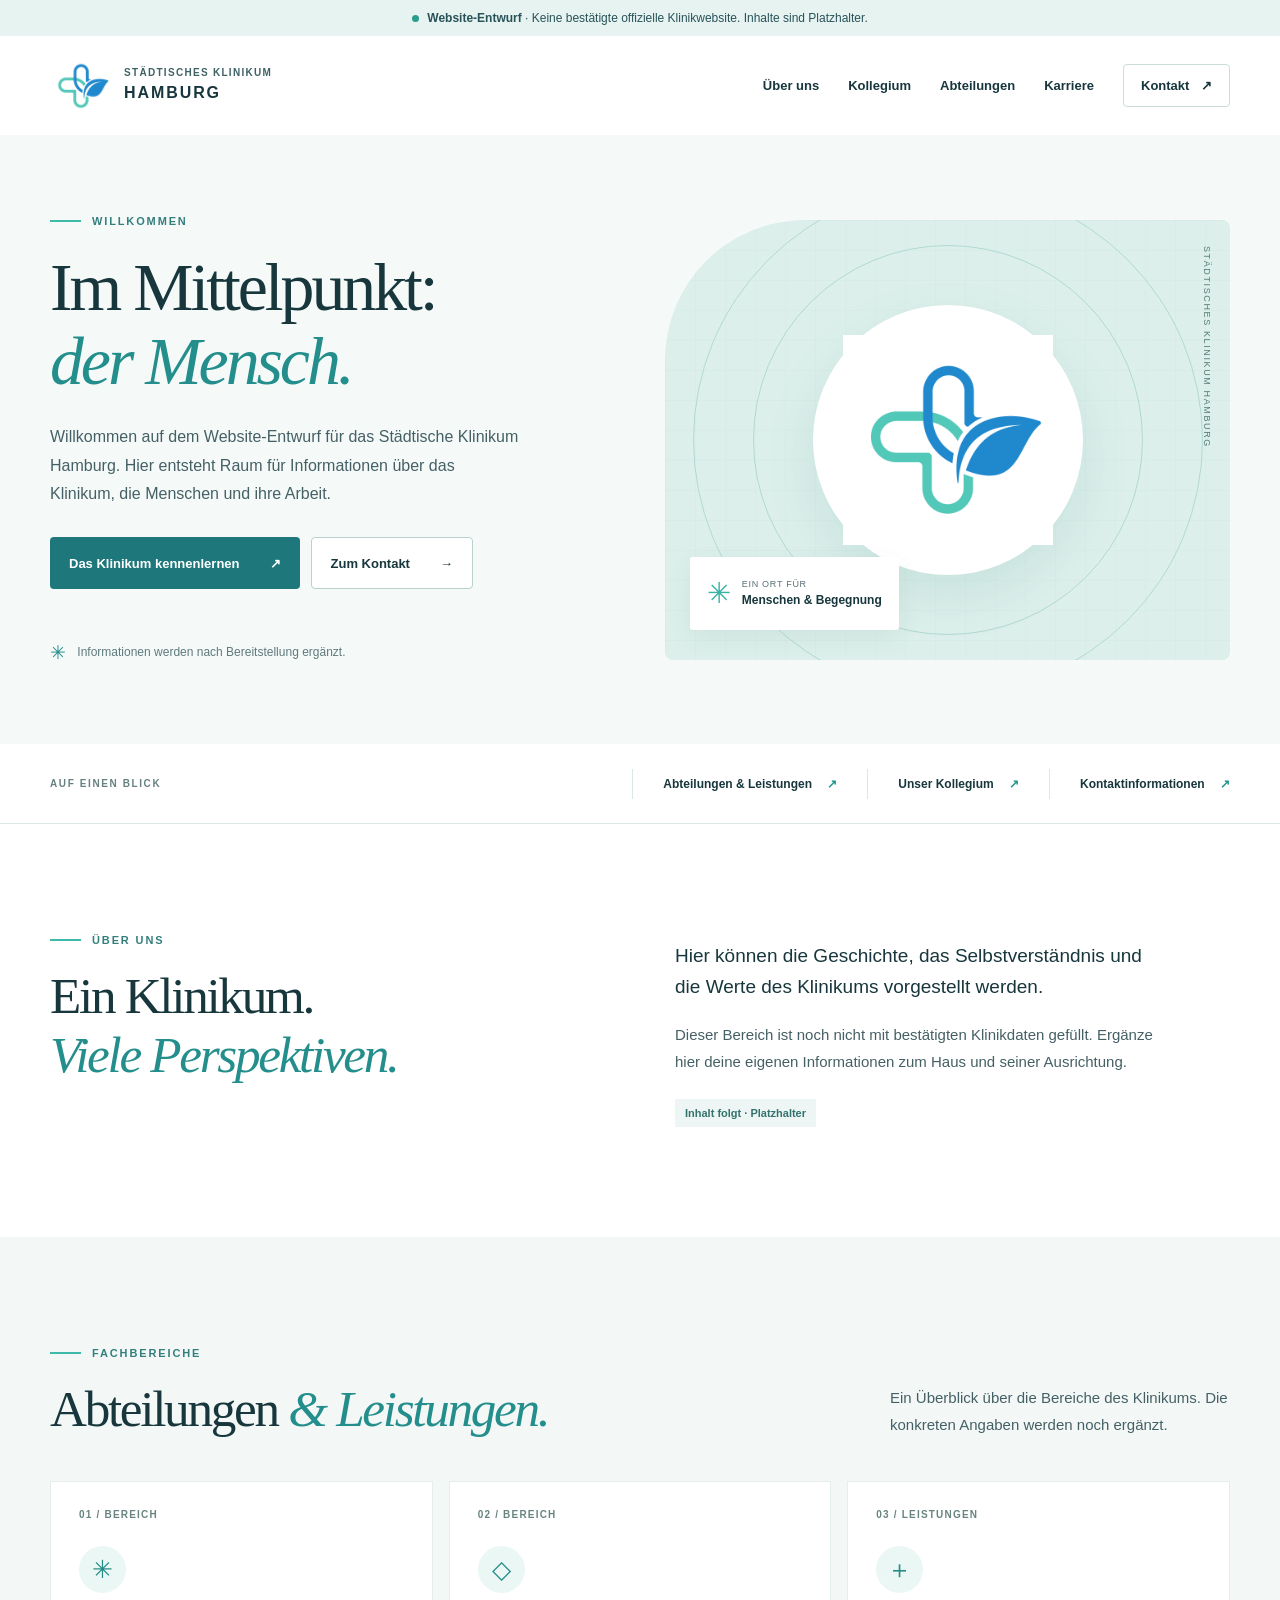
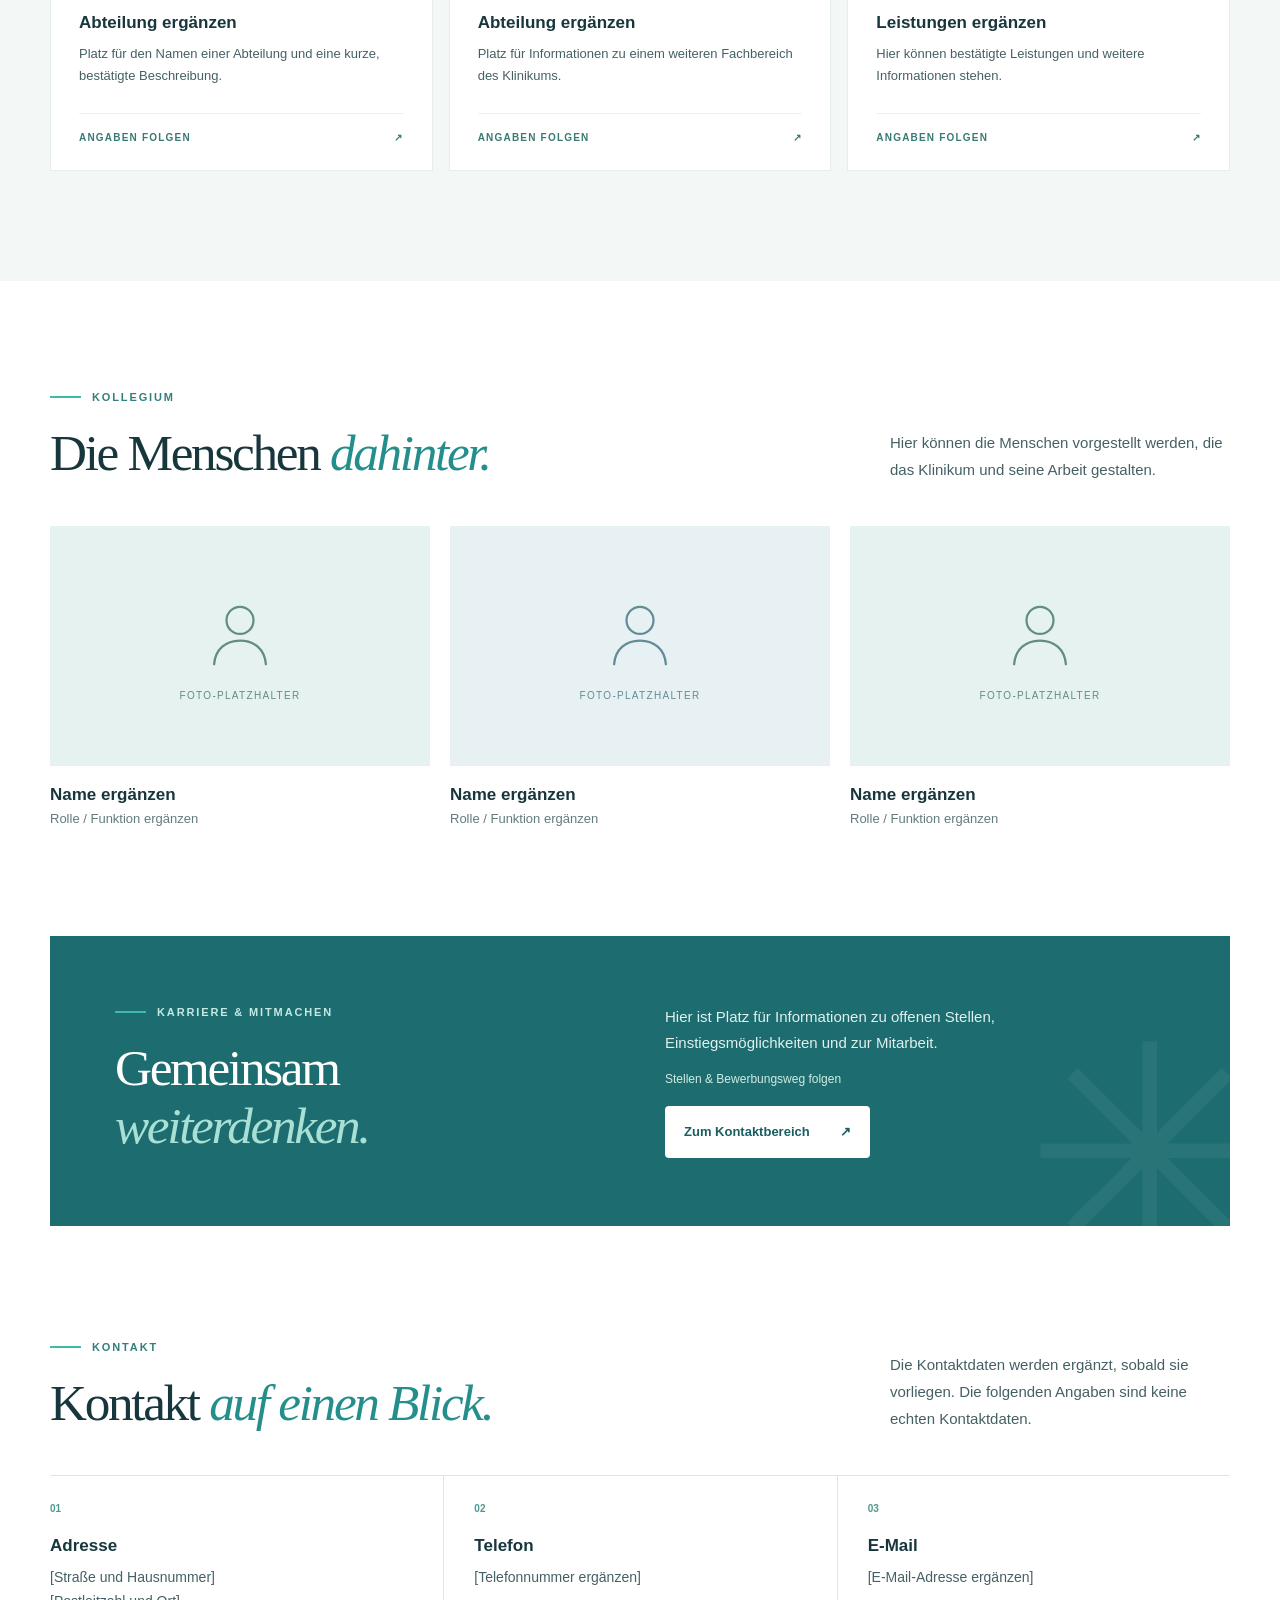
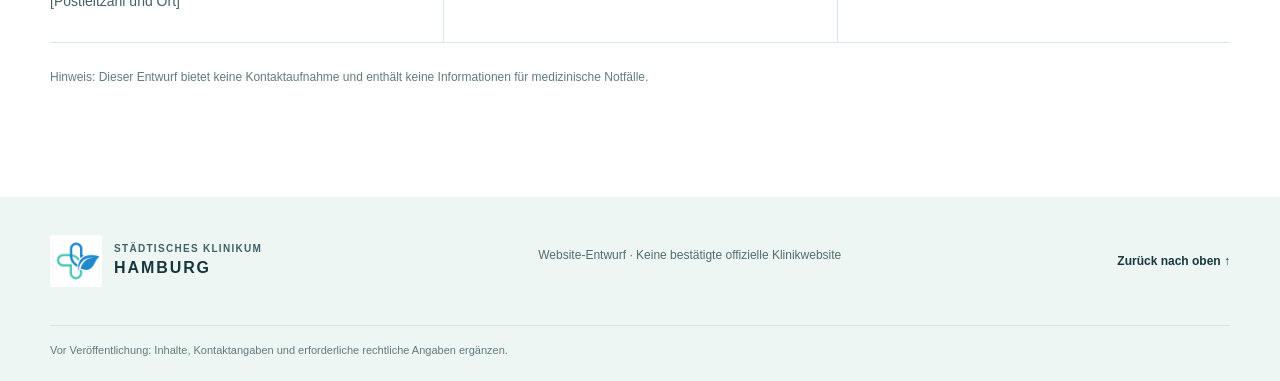
==== index.html @ 1fd9ee99 "Add files via upload" ====
<!doctype html>
<html lang="de">
<head>
  <meta charset="utf-8">
  <meta name="viewport" content="width=device-width, initial-scale=1">
  <meta name="description" content="Website-Entwurf für das Städtische Klinikum Hamburg. Inhalte und Kontaktdaten sind Platzhalter und müssen ergänzt werden.">
  <meta name="theme-color" content="#f5faf9">
  <title>Städtisches Klinikum Hamburg | Website-Entwurf</title>
  <link rel="icon" href="assets/logo.png" type="image/png">
  <link rel="stylesheet" href="style.css">
</head>
<body>
  <a class="skip-link" href="#inhalt">Zum Inhalt springen</a>
  <div class="notice"><span class="notice-dot" aria-hidden="true"></span><strong>Website-Entwurf</strong><span> · Keine bestätigte offizielle Klinikwebsite. Inhalte sind Platzhalter.</span></div>
  <header class="site-header">
    <div class="container header-inner">
      <a class="brand" href="#start" aria-label="Städtisches Klinikum Hamburg – zur Startseite">
        <img src="assets/logo.png" alt="" width="62" height="62">
        <span>STÄDTISCHES KLINIKUM<strong>HAMBURG</strong></span>
      </a>
      <nav aria-label="Hauptnavigation">
        <a href="#ueber-uns">Über uns</a><a href="#kollegium">Kollegium</a><a href="#abteilungen">Abteilungen</a><a href="#karriere">Karriere</a><a class="nav-contact" href="#kontakt">Kontakt <span aria-hidden="true">↗</span></a>
      </nav>
    </div>
  </header>
  <main id="inhalt">
    <section class="hero" id="start">
      <div class="container hero-grid">
        <div class="hero-copy">
          <div class="eyebrow"><span class="line"></span> WILLKOMMEN</div>
          <h1>Im Mittelpunkt:<br><em>der Mensch.</em></h1>
          <p>Willkommen auf dem Website-Entwurf für das Städtische Klinikum Hamburg. Hier entsteht Raum für Informationen über das Klinikum, die Menschen und ihre Arbeit.</p>
          <div class="button-row"><a class="button primary" href="#ueber-uns">Das Klinikum kennenlernen <span aria-hidden="true">↗</span></a><a class="button secondary" href="#kontakt">Zum Kontakt <span aria-hidden="true">→</span></a></div>
          <div class="hero-note"><span class="tiny-cross" aria-hidden="true">✳</span> Informationen werden nach Bereitstellung ergänzt.</div>
        </div>
        <div class="hero-art" aria-hidden="true">
          <div class="art-grid"></div><div class="art-orbit orbit-one"></div><div class="art-orbit orbit-two"></div>
          <div class="art-logo"><img src="assets/logo.png" alt="" width="300" height="300"></div>
          <div class="art-caption"><span class="caption-icon">✳</span><span>EIN ORT FÜR<br><strong>Menschen &amp; Begegnung</strong></span></div>
          <span class="art-label">STÄDTISCHES KLINIKUM HAMBURG</span>
        </div>
      </div>
    </section>
    <div class="quick-bar"><div class="container quick-inner"><span>AUF EINEN BLICK</span><a href="#abteilungen">Abteilungen &amp; Leistungen <b aria-hidden="true">↗</b></a><a href="#kollegium">Unser Kollegium <b aria-hidden="true">↗</b></a><a href="#kontakt">Kontaktinformationen <b aria-hidden="true">↗</b></a></div></div>

    <section class="section about" id="ueber-uns"><div class="container two-col">
      <div><div class="eyebrow"><span class="line"></span> ÜBER UNS</div><h2>Ein Klinikum.<br><em>Viele Perspektiven.</em></h2></div>
      <div class="about-text"><p class="lead">Hier können die Geschichte, das Selbstverständnis und die Werte des Klinikums vorgestellt werden.</p><p>Dieser Bereich ist noch nicht mit bestätigten Klinikdaten gefüllt. Ergänze hier deine eigenen Informationen zum Haus und seiner Ausrichtung.</p><div class="placeholder-tag">Inhalt folgt · Platzhalter</div></div>
    </div></section>

    <section class="section departments" id="abteilungen"><div class="container">
      <div class="section-top"><div><div class="eyebrow"><span class="line"></span> FACHBEREICHE</div><h2>Abteilungen <em>&amp; Leistungen.</em></h2></div><p>Ein Überblick über die Bereiche des Klinikums. Die konkreten Angaben werden noch ergänzt.</p></div>
      <div class="card-grid">
        <article class="service-card"><span class="card-num">01 / BEREICH</span><div class="card-icon" aria-hidden="true">✳</div><h3>Abteilung ergänzen</h3><p>Platz für den Namen einer Abteilung und eine kurze, bestätigte Beschreibung.</p><span class="card-foot">ANGABEN FOLGEN <span aria-hidden="true">↗</span></span></article>
        <article class="service-card"><span class="card-num">02 / BEREICH</span><div class="card-icon" aria-hidden="true">◇</div><h3>Abteilung ergänzen</h3><p>Platz für Informationen zu einem weiteren Fachbereich des Klinikums.</p><span class="card-foot">ANGABEN FOLGEN <span aria-hidden="true">↗</span></span></article>
        <article class="service-card"><span class="card-num">03 / LEISTUNGEN</span><div class="card-icon" aria-hidden="true">＋</div><h3>Leistungen ergänzen</h3><p>Hier können bestätigte Leistungen und weitere Informationen stehen.</p><span class="card-foot">ANGABEN FOLGEN <span aria-hidden="true">↗</span></span></article>
      </div>
    </div></section>

    <section class="section team" id="kollegium"><div class="container">
      <div class="section-top"><div><div class="eyebrow"><span class="line"></span> KOLLEGIUM</div><h2>Die Menschen <em>dahinter.</em></h2></div><p>Hier können die Menschen vorgestellt werden, die das Klinikum und seine Arbeit gestalten.</p></div>
      <div class="team-grid">
        <article class="person"><div class="photo-placeholder"><span class="avatar" aria-hidden="true"><svg viewBox="0 0 80 80" fill="none"><circle cx="40" cy="27" r="12" stroke="currentColor" stroke-width="2"/><path d="M17 66c1-13 10-21 23-21s22 8 23 21" stroke="currentColor" stroke-width="2" stroke-linecap="round"/></svg></span><span>FOTO-PLATZHALTER</span></div><h3>Name ergänzen</h3><p>Rolle / Funktion ergänzen</p></article>
        <article class="person"><div class="photo-placeholder alt"><span class="avatar" aria-hidden="true"><svg viewBox="0 0 80 80" fill="none"><circle cx="40" cy="27" r="12" stroke="currentColor" stroke-width="2"/><path d="M17 66c1-13 10-21 23-21s22 8 23 21" stroke="currentColor" stroke-width="2" stroke-linecap="round"/></svg></span><span>FOTO-PLATZHALTER</span></div><h3>Name ergänzen</h3><p>Rolle / Funktion ergänzen</p></article>
        <article class="person"><div class="photo-placeholder"><span class="avatar" aria-hidden="true"><svg viewBox="0 0 80 80" fill="none"><circle cx="40" cy="27" r="12" stroke="currentColor" stroke-width="2"/><path d="M17 66c1-13 10-21 23-21s22 8 23 21" stroke="currentColor" stroke-width="2" stroke-linecap="round"/></svg></span><span>FOTO-PLATZHALTER</span></div><h3>Name ergänzen</h3><p>Rolle / Funktion ergänzen</p></article>
      </div>
    </div></section>

    <section class="career-wrap" id="karriere"><div class="container"><div class="career"><div><div class="eyebrow light"><span class="line"></span> KARRIERE &amp; MITMACHEN</div><h2>Gemeinsam<br><em>weiterdenken.</em></h2></div><div class="career-copy"><p>Hier ist Platz für Informationen zu offenen Stellen, Einstiegsmöglichkeiten und zur Mitarbeit.</p><span class="career-placeholder">Stellen &amp; Bewerbungsweg folgen</span><a class="button white" href="#kontakt">Zum Kontaktbereich <span aria-hidden="true">↗</span></a></div><div class="career-decoration" aria-hidden="true">✳</div></div></div></section>

    <section class="section contact" id="kontakt"><div class="container"><div class="section-top"><div><div class="eyebrow"><span class="line"></span> KONTAKT</div><h2>Kontakt <em>auf einen Blick.</em></h2></div><p>Die Kontaktdaten werden ergänzt, sobald sie vorliegen. Die folgenden Angaben sind keine echten Kontaktdaten.</p></div>
      <div class="contact-grid"><div><span class="contact-number">01</span><h3>Adresse</h3><p>[Straße und Hausnummer]<br>[Postleitzahl und Ort]</p></div><div><span class="contact-number">02</span><h3>Telefon</h3><p>[Telefonnummer ergänzen]</p></div><div><span class="contact-number">03</span><h3>E-Mail</h3><p>[E-Mail-Adresse ergänzen]</p></div></div>
      <p class="contact-note">Hinweis: Dieser Entwurf bietet keine Kontaktaufnahme und enthält keine Informationen für medizinische Notfälle.</p>
    </div></section>
  </main>
  <footer><div class="container footer-inner"><a class="brand footer-brand" href="#start"><img src="assets/logo.png" alt="" width="52" height="52"><span>STÄDTISCHES KLINIKUM<strong>HAMBURG</strong></span></a><p>Website-Entwurf · Keine bestätigte offizielle Klinikwebsite</p><a class="top-link" href="#start">Zurück nach oben ↑</a></div><div class="container footer-bottom">Vor Veröffentlichung: Inhalte, Kontaktangaben und erforderliche rechtliche Angaben ergänzen.</div></footer>
</body>
</html>
---- style.css ----
:root{--ink:#17373d;--body:#456065;--blue:#167bb7;--mint:#51c3b3;--light:#f1f8f7;--line:#d9e8e5}*{box-sizing:border-box}html{scroll-behavior:smooth;scroll-padding-top:25px}body{margin:0;background:white;color:var(--ink);font-family:Arial,Helvetica,sans-serif;-webkit-font-smoothing:antialiased}a{color:inherit}a:focus-visible{outline:3px solid #eea829;outline-offset:4px}.container{width:min(1180px,calc(100% - 64px));margin:auto}.skip-link{position:absolute;top:-100px;left:10px;z-index:20;background:#fff;padding:12px}.skip-link:focus{top:10px}.notice{padding:9px 20px;background:#e6f3f1;text-align:center;font-size:12px;color:#285258;line-height:1.5}.notice-dot{display:inline-block;background:#299e8e;width:7px;height:7px;border-radius:50%;margin-right:8px}.site-header{background:#fff}.header-inner{min-height:99px;display:flex;align-items:center;justify-content:space-between;gap:24px}.brand{text-decoration:none;display:inline-flex;align-items:center;gap:12px;flex-shrink:0}.brand img{object-fit:contain}.brand>span{font-size:10px;letter-spacing:.13em;font-weight:700;line-height:1.55;color:#3e6166}.brand strong{display:block;color:#17373d;font-size:16px;letter-spacing:.12em}nav{display:flex;align-items:center;gap:29px}nav a{font-size:13px;font-weight:700;text-decoration:none}nav a:hover{color:var(--blue)}.nav-contact{padding:13px 17px;border:1px solid #cbdedc;border-radius:4px}.nav-contact span{margin-left:8px}.hero{background:#f5faf9;overflow:hidden}.hero-grid{min-height:566px;display:grid;grid-template-columns:1fr 1fr;align-items:center;gap:50px}.hero-copy{padding:80px 0}.eyebrow{font-size:11px;letter-spacing:.17em;font-weight:700;color:#337f7c;display:flex;align-items:center;gap:11px}.line{display:block;width:31px;height:2px;background:#3eb9aa}h1,h2,h3,p{margin-top:0}h1,h2{font-family:Georgia,'Times New Roman',serif;letter-spacing:-.045em;font-weight:400}h1{font-size:clamp(49px,5.3vw,72px);line-height:1.09;margin:24px 0}h1 em,h2 em{font-weight:400;color:#238e8b}h1 em,h2 em{font-style:italic}.hero-copy>p{max-width:470px;color:var(--body);font-size:16px;line-height:1.8;margin-bottom:28px}.button-row{display:flex;flex-wrap:wrap;gap:11px}.button{display:inline-flex;align-items:center;justify-content:center;gap:30px;min-height:52px;padding:0 19px;border-radius:4px;font-size:13px;font-weight:700;text-decoration:none;transition:transform .2s,background .2s}.button:hover{transform:translateY(-2px)}.primary{color:white;background:#1d777b}.primary:hover{background:#145b5f}.secondary{border:1px solid #b8d1cf;background:white}.hero-note{margin-top:52px;color:#5f797c;font-size:12px}.tiny-cross{color:#218c89;font-size:19px;vertical-align:middle;margin-right:8px}.hero-art{height:440px;position:relative;background:#dcefeb;border-radius:140px 8px 8px 8px;overflow:hidden;display:flex;align-items:center;justify-content:center}.art-grid{position:absolute;inset:0;background-image:linear-gradient(#b7dcd61f 1px,transparent 1px),linear-gradient(90deg,#b7dcd61f 1px,transparent 1px);background-size:30px 30px}.art-orbit{position:absolute;border:1px solid #b1d9d2;border-radius:50%;width:390px;height:390px}.orbit-two{width:510px;height:510px}.art-logo{width:270px;height:270px;border-radius:50%;background:#fff;display:grid;place-items:center;box-shadow:0 20px 50px #438f8220;z-index:1}.art-logo img{width:210px;height:210px;object-fit:contain}.art-caption{position:absolute;z-index:2;bottom:30px;left:25px;display:flex;align-items:center;gap:10px;background:#fff;padding:13px 17px;border-radius:3px;color:#587174;font-size:9px;letter-spacing:.08em;line-height:1.6;box-shadow:0 8px 25px #305e5313}.art-caption strong{font-size:12px;letter-spacing:0;color:var(--ink)}.caption-icon{font-size:29px;color:#3cb2a5}.art-label{position:absolute;right:18px;top:26px;writing-mode:vertical-rl;letter-spacing:.18em;font-size:9px;color:#557b76}.quick-bar{border-bottom:1px solid var(--line);background:#fff}.quick-inner{min-height:79px;display:flex;align-items:center;gap:0}.quick-inner>span{font-size:10px;letter-spacing:.16em;color:#66817f;font-weight:700;margin-right:auto}.quick-inner>a{font-size:12px;font-weight:700;text-decoration:none;padding:8px 30px;border-left:1px solid var(--line)}.quick-inner>a:last-child{padding-right:0}.quick-inner b{color:#22998e;margin-left:12px}.section{padding:110px 0}.two-col{display:grid;grid-template-columns:1fr 1fr;gap:70px}.section h2,.career h2{font-size:clamp(38px,4vw,53px);line-height:1.14;margin:21px 0 0}.about-text{max-width:490px;padding-top:7px}.about-text p,.section-top>p{color:var(--body);font-size:15px;line-height:1.8}.about-text .lead{font-size:19px;color:var(--ink);line-height:1.6}.placeholder-tag{display:inline-block;margin-top:9px;padding:8px 10px;background:#edf6f4;color:#34726d;font-size:11px;font-weight:700}.departments{background:#f3f8f7}.section-top{display:flex;justify-content:space-between;align-items:end;gap:30px;margin-bottom:43px}.section-top>p{max-width:340px;margin:0}.card-grid{display:grid;grid-template-columns:repeat(3,1fr);gap:16px}.service-card{background:white;min-height:290px;padding:27px 28px;display:flex;flex-direction:column;border:1px solid #e5eeec}.card-num,.card-foot{font-size:10px;letter-spacing:.12em;font-weight:700;color:#678481}.card-icon{width:47px;height:47px;display:grid;place-items:center;border-radius:50%;background:#eaf7f4;color:#248d87;font-size:25px;margin:26px 0 20px}.service-card h3,.person h3,.contact h3{font-size:17px;margin-bottom:10px}.service-card p{font-size:13px;color:var(--body);line-height:1.65}.card-foot{margin-top:auto;padding-top:18px;border-top:1px solid #edf2f1;color:#397a74;display:flex;justify-content:space-between}.team-grid{display:grid;grid-template-columns:repeat(3,1fr);gap:20px}.photo-placeholder{height:240px;background:#e6f2ef;display:flex;flex-direction:column;justify-content:center;align-items:center;gap:10px;color:#628c84;font-size:10px;letter-spacing:.13em}.photo-placeholder.alt{background:#e7f0f3;color:#638c96}.avatar{width:90px;height:90px}.avatar svg{width:100%;height:100%}.person h3{margin:19px 0 6px}.person p{margin:0;color:#637b7d;font-size:13px}.career-wrap{padding:0 0 5px}.career{position:relative;overflow:hidden;background:#1d6d70;color:white;min-height:290px;padding:60px 65px;display:grid;grid-template-columns:1fr 1fr;gap:50px;align-items:center}.eyebrow.light{color:#c4e9e2}.career h2 em{color:#a8e0d5}.career-copy{max-width:390px;z-index:1}.career-copy p{line-height:1.75;color:#e0f1ee;font-size:15px}.career-placeholder{display:block;font-size:12px;color:#d1ebe5;margin-bottom:20px}.white{background:white;color:#195f61}.career-decoration{position:absolute;right:-45px;bottom:-105px;color:#ffffff0d;font-size:300px}.contact-grid{display:grid;grid-template-columns:repeat(3,1fr);border-top:1px solid var(--line);border-bottom:1px solid var(--line)}.contact-grid>div{padding:27px 25px 28px 0}.contact-grid>div+div{border-left:1px solid var(--line);padding-left:30px}.contact-number{display:block;font-size:10px;font-weight:700;color:#4d9990;margin-bottom:22px}.contact-grid p{color:var(--body);font-size:14px;line-height:1.7;margin:0}.contact-note{margin:25px 0 0;font-size:12px;line-height:1.6;color:#627c7b}footer{background:#eef6f4}.footer-inner{display:flex;align-items:center;justify-content:space-between;gap:25px;padding:38px 0}.footer-brand img{border-radius:3px}.footer-inner p{font-size:12px;color:#516e6b}.top-link{font-size:12px;font-weight:700;text-decoration:none}.footer-bottom{font-size:11px;color:#617b78;padding:16px 0 23px;border-top:1px solid #d6e6e2;line-height:1.5}@media(max-width:900px){.header-inner{padding:15px 0;flex-wrap:wrap}.header-inner nav{width:100%;gap:20px;overflow-x:auto;padding-bottom:4px}.header-inner nav a{white-space:nowrap}.hero-grid{gap:25px}.hero-art{height:380px}.art-logo{width:220px;height:220px}.art-logo img{width:180px;height:180px}.quick-inner>a{padding:8px 14px}.section{padding:80px 0}.career{padding:50px 40px}}@media(max-width:640px){.container{width:calc(100% - 40px)}.notice{font-size:11px}.header-inner{gap:14px}.brand img{width:48px;height:48px}.brand strong{font-size:14px}nav{gap:18px!important}nav a{font-size:12px}.nav-contact{padding:9px 12px}.hero-grid{display:flex;flex-direction:column;align-items:stretch;gap:0}.hero-copy{padding:57px 0 30px}.hero-copy>p{font-size:15px}.hero-note{margin-top:30px}.hero-art{height:280px;margin-bottom:30px;border-radius:80px 5px 5px 5px}.art-logo{width:180px;height:180px}.art-logo img{width:145px;height:145px}.art-orbit{width:290px;height:290px}.orbit-two{width:400px;height:400px}.art-caption{bottom:15px;left:15px}.quick-inner{align-items:stretch;flex-direction:column;padding:24px 0;gap:0}.quick-inner>span{margin-bottom:10px}.quick-inner>a,.quick-inner>a:last-child{padding:12px 0;border-left:0;border-bottom:1px solid var(--line);display:flex;justify-content:space-between}.quick-inner>a:last-child{border-bottom:0}.section{padding:70px 0}.two-col{grid-template-columns:1fr;gap:25px}.section-top{align-items:start;flex-direction:column;gap:16px;margin-bottom:30px}.card-grid,.team-grid{grid-template-columns:1fr}.service-card{min-height:250px}.photo-placeholder{height:210px}.person{margin-bottom:12px}.career{grid-template-columns:1fr;gap:25px;padding:42px 25px}.contact-grid{grid-template-columns:1fr}.contact-grid>div,.contact-grid>div+div{padding:20px 0;border-left:0}.contact-grid>div+div{border-top:1px solid var(--line)}.contact-number{margin-bottom:12px}.footer-inner{align-items:flex-start;flex-direction:column}.footer-inner p{margin:0}.button-row .button{width:100%;justify-content:space-between}}
@media(prefers-reduced-motion:reduce){html{scroll-behavior:auto}.button{transition:none}}
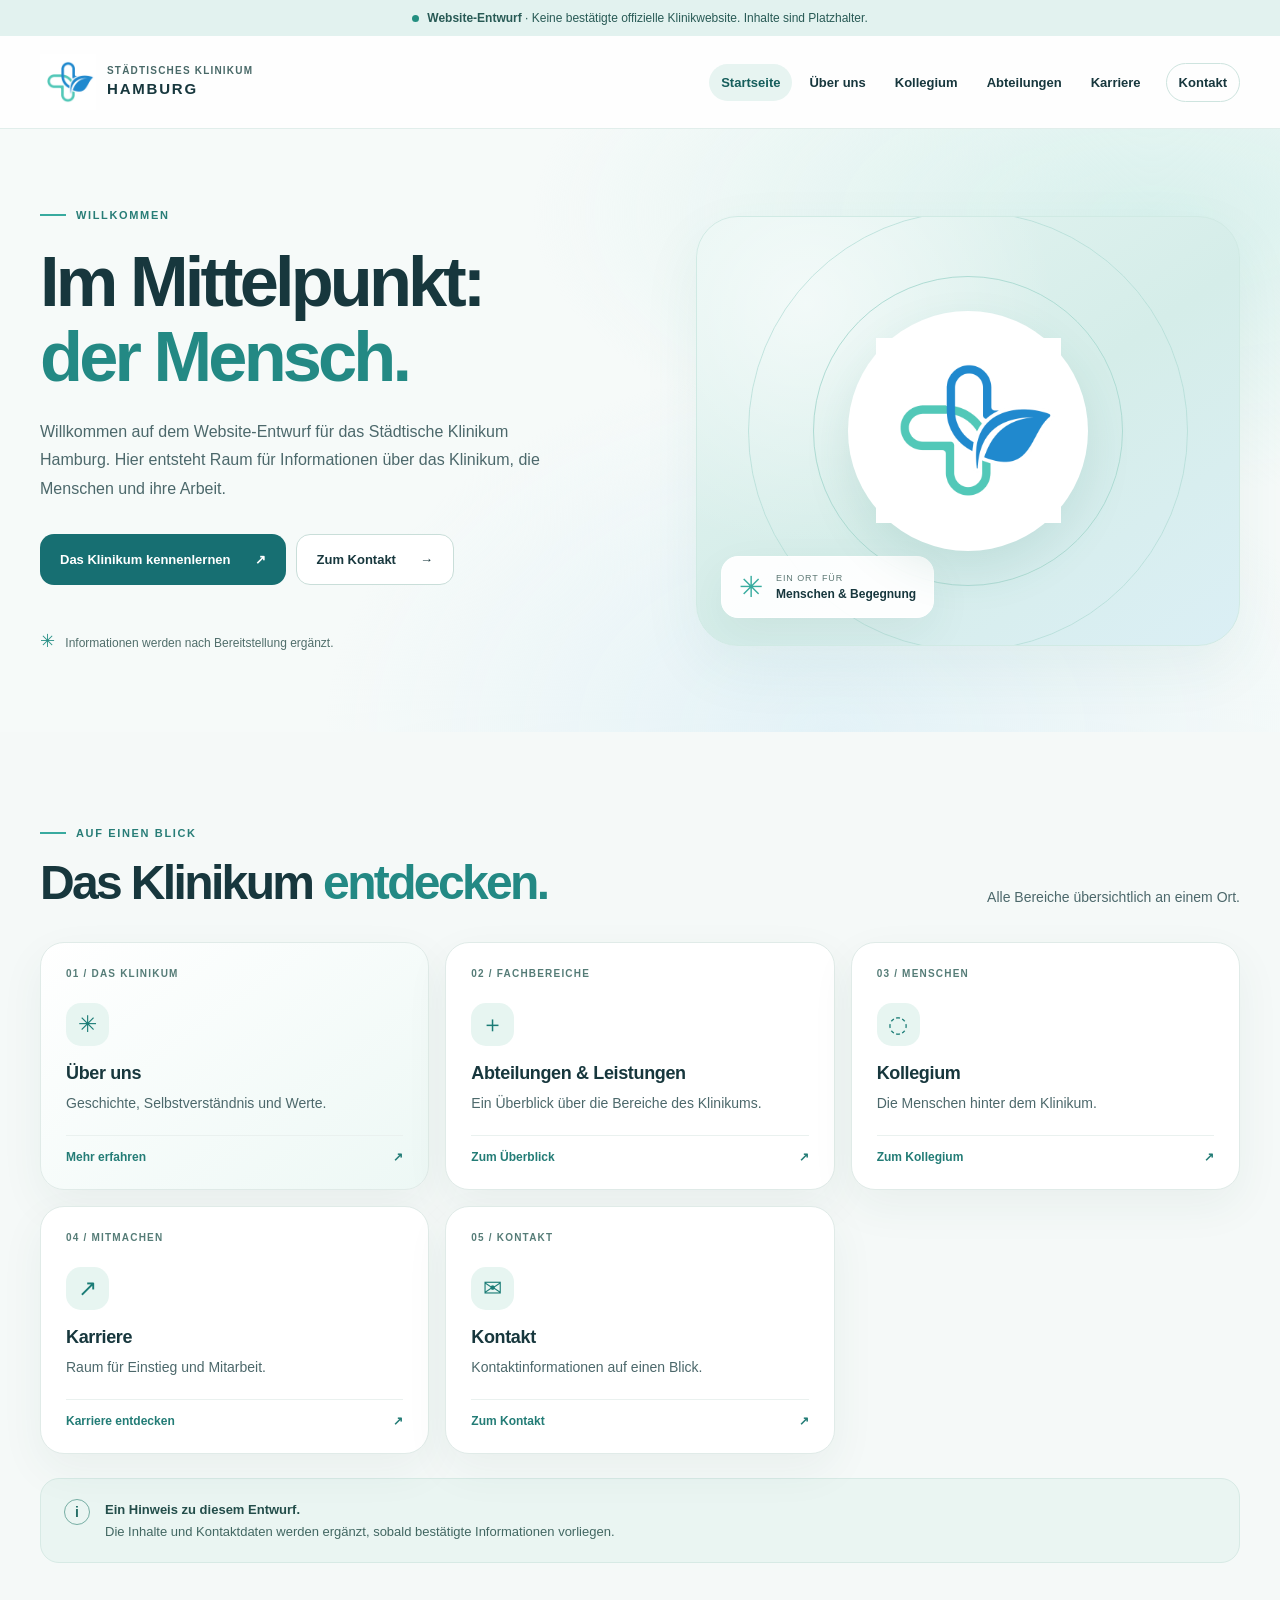
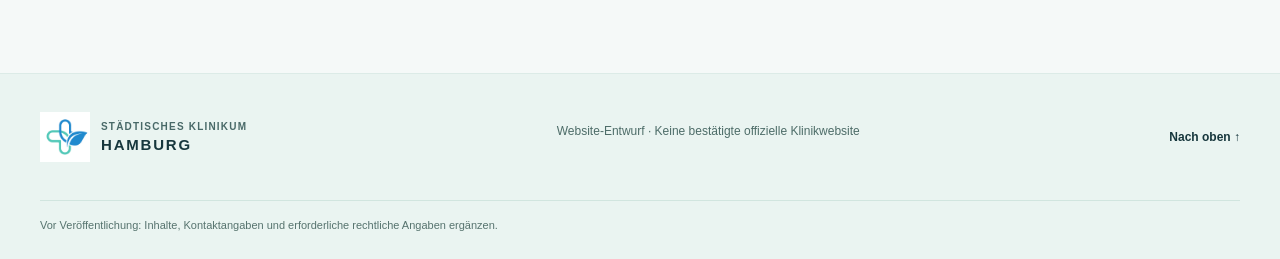
==== commit b6c34951: "Add files via upload" ====
--- a/index.html
+++ b/index.html
@@ -1,78 +1,5 @@
 <!doctype html>
-<html lang="de">
-<head>
-  <meta charset="utf-8">
-  <meta name="viewport" content="width=device-width, initial-scale=1">
-  <meta name="description" content="Website-Entwurf für das Städtische Klinikum Hamburg. Inhalte und Kontaktdaten sind Platzhalter und müssen ergänzt werden.">
-  <meta name="theme-color" content="#f5faf9">
-  <title>Städtisches Klinikum Hamburg | Website-Entwurf</title>
-  <link rel="icon" href="assets/logo.png" type="image/png">
-  <link rel="stylesheet" href="style.css">
-</head>
-<body>
-  <a class="skip-link" href="#inhalt">Zum Inhalt springen</a>
-  <div class="notice"><span class="notice-dot" aria-hidden="true"></span><strong>Website-Entwurf</strong><span> · Keine bestätigte offizielle Klinikwebsite. Inhalte sind Platzhalter.</span></div>
-  <header class="site-header">
-    <div class="container header-inner">
-      <a class="brand" href="#start" aria-label="Städtisches Klinikum Hamburg – zur Startseite">
-        <img src="assets/logo.png" alt="" width="62" height="62">
-        <span>STÄDTISCHES KLINIKUM<strong>HAMBURG</strong></span>
-      </a>
-      <nav aria-label="Hauptnavigation">
-        <a href="#ueber-uns">Über uns</a><a href="#kollegium">Kollegium</a><a href="#abteilungen">Abteilungen</a><a href="#karriere">Karriere</a><a class="nav-contact" href="#kontakt">Kontakt <span aria-hidden="true">↗</span></a>
-      </nav>
-    </div>
-  </header>
-  <main id="inhalt">
-    <section class="hero" id="start">
-      <div class="container hero-grid">
-        <div class="hero-copy">
-          <div class="eyebrow"><span class="line"></span> WILLKOMMEN</div>
-          <h1>Im Mittelpunkt:<br><em>der Mensch.</em></h1>
-          <p>Willkommen auf dem Website-Entwurf für das Städtische Klinikum Hamburg. Hier entsteht Raum für Informationen über das Klinikum, die Menschen und ihre Arbeit.</p>
-          <div class="button-row"><a class="button primary" href="#ueber-uns">Das Klinikum kennenlernen <span aria-hidden="true">↗</span></a><a class="button secondary" href="#kontakt">Zum Kontakt <span aria-hidden="true">→</span></a></div>
-          <div class="hero-note"><span class="tiny-cross" aria-hidden="true">✳</span> Informationen werden nach Bereitstellung ergänzt.</div>
-        </div>
-        <div class="hero-art" aria-hidden="true">
-          <div class="art-grid"></div><div class="art-orbit orbit-one"></div><div class="art-orbit orbit-two"></div>
-          <div class="art-logo"><img src="assets/logo.png" alt="" width="300" height="300"></div>
-          <div class="art-caption"><span class="caption-icon">✳</span><span>EIN ORT FÜR<br><strong>Menschen &amp; Begegnung</strong></span></div>
-          <span class="art-label">STÄDTISCHES KLINIKUM HAMBURG</span>
-        </div>
-      </div>
-    </section>
-    <div class="quick-bar"><div class="container quick-inner"><span>AUF EINEN BLICK</span><a href="#abteilungen">Abteilungen &amp; Leistungen <b aria-hidden="true">↗</b></a><a href="#kollegium">Unser Kollegium <b aria-hidden="true">↗</b></a><a href="#kontakt">Kontaktinformationen <b aria-hidden="true">↗</b></a></div></div>
-
-    <section class="section about" id="ueber-uns"><div class="container two-col">
-      <div><div class="eyebrow"><span class="line"></span> ÜBER UNS</div><h2>Ein Klinikum.<br><em>Viele Perspektiven.</em></h2></div>
-      <div class="about-text"><p class="lead">Hier können die Geschichte, das Selbstverständnis und die Werte des Klinikums vorgestellt werden.</p><p>Dieser Bereich ist noch nicht mit bestätigten Klinikdaten gefüllt. Ergänze hier deine eigenen Informationen zum Haus und seiner Ausrichtung.</p><div class="placeholder-tag">Inhalt folgt · Platzhalter</div></div>
-    </div></section>
-
-    <section class="section departments" id="abteilungen"><div class="container">
-      <div class="section-top"><div><div class="eyebrow"><span class="line"></span> FACHBEREICHE</div><h2>Abteilungen <em>&amp; Leistungen.</em></h2></div><p>Ein Überblick über die Bereiche des Klinikums. Die konkreten Angaben werden noch ergänzt.</p></div>
-      <div class="card-grid">
-        <article class="service-card"><span class="card-num">01 / BEREICH</span><div class="card-icon" aria-hidden="true">✳</div><h3>Abteilung ergänzen</h3><p>Platz für den Namen einer Abteilung und eine kurze, bestätigte Beschreibung.</p><span class="card-foot">ANGABEN FOLGEN <span aria-hidden="true">↗</span></span></article>
-        <article class="service-card"><span class="card-num">02 / BEREICH</span><div class="card-icon" aria-hidden="true">◇</div><h3>Abteilung ergänzen</h3><p>Platz für Informationen zu einem weiteren Fachbereich des Klinikums.</p><span class="card-foot">ANGABEN FOLGEN <span aria-hidden="true">↗</span></span></article>
-        <article class="service-card"><span class="card-num">03 / LEISTUNGEN</span><div class="card-icon" aria-hidden="true">＋</div><h3>Leistungen ergänzen</h3><p>Hier können bestätigte Leistungen und weitere Informationen stehen.</p><span class="card-foot">ANGABEN FOLGEN <span aria-hidden="true">↗</span></span></article>
-      </div>
-    </div></section>
-
-    <section class="section team" id="kollegium"><div class="container">
-      <div class="section-top"><div><div class="eyebrow"><span class="line"></span> KOLLEGIUM</div><h2>Die Menschen <em>dahinter.</em></h2></div><p>Hier können die Menschen vorgestellt werden, die das Klinikum und seine Arbeit gestalten.</p></div>
-      <div class="team-grid">
-        <article class="person"><div class="photo-placeholder"><span class="avatar" aria-hidden="true"><svg viewBox="0 0 80 80" fill="none"><circle cx="40" cy="27" r="12" stroke="currentColor" stroke-width="2"/><path d="M17 66c1-13 10-21 23-21s22 8 23 21" stroke="currentColor" stroke-width="2" stroke-linecap="round"/></svg></span><span>FOTO-PLATZHALTER</span></div><h3>Name ergänzen</h3><p>Rolle / Funktion ergänzen</p></article>
-        <article class="person"><div class="photo-placeholder alt"><span class="avatar" aria-hidden="true"><svg viewBox="0 0 80 80" fill="none"><circle cx="40" cy="27" r="12" stroke="currentColor" stroke-width="2"/><path d="M17 66c1-13 10-21 23-21s22 8 23 21" stroke="currentColor" stroke-width="2" stroke-linecap="round"/></svg></span><span>FOTO-PLATZHALTER</span></div><h3>Name ergänzen</h3><p>Rolle / Funktion ergänzen</p></article>
-        <article class="person"><div class="photo-placeholder"><span class="avatar" aria-hidden="true"><svg viewBox="0 0 80 80" fill="none"><circle cx="40" cy="27" r="12" stroke="currentColor" stroke-width="2"/><path d="M17 66c1-13 10-21 23-21s22 8 23 21" stroke="currentColor" stroke-width="2" stroke-linecap="round"/></svg></span><span>FOTO-PLATZHALTER</span></div><h3>Name ergänzen</h3><p>Rolle / Funktion ergänzen</p></article>
-      </div>
-    </div></section>
-
-    <section class="career-wrap" id="karriere"><div class="container"><div class="career"><div><div class="eyebrow light"><span class="line"></span> KARRIERE &amp; MITMACHEN</div><h2>Gemeinsam<br><em>weiterdenken.</em></h2></div><div class="career-copy"><p>Hier ist Platz für Informationen zu offenen Stellen, Einstiegsmöglichkeiten und zur Mitarbeit.</p><span class="career-placeholder">Stellen &amp; Bewerbungsweg folgen</span><a class="button white" href="#kontakt">Zum Kontaktbereich <span aria-hidden="true">↗</span></a></div><div class="career-decoration" aria-hidden="true">✳</div></div></div></section>
-
-    <section class="section contact" id="kontakt"><div class="container"><div class="section-top"><div><div class="eyebrow"><span class="line"></span> KONTAKT</div><h2>Kontakt <em>auf einen Blick.</em></h2></div><p>Die Kontaktdaten werden ergänzt, sobald sie vorliegen. Die folgenden Angaben sind keine echten Kontaktdaten.</p></div>
-      <div class="contact-grid"><div><span class="contact-number">01</span><h3>Adresse</h3><p>[Straße und Hausnummer]<br>[Postleitzahl und Ort]</p></div><div><span class="contact-number">02</span><h3>Telefon</h3><p>[Telefonnummer ergänzen]</p></div><div><span class="contact-number">03</span><h3>E-Mail</h3><p>[E-Mail-Adresse ergänzen]</p></div></div>
-      <p class="contact-note">Hinweis: Dieser Entwurf bietet keine Kontaktaufnahme und enthält keine Informationen für medizinische Notfälle.</p>
-    </div></section>
-  </main>
-  <footer><div class="container footer-inner"><a class="brand footer-brand" href="#start"><img src="assets/logo.png" alt="" width="52" height="52"><span>STÄDTISCHES KLINIKUM<strong>HAMBURG</strong></span></a><p>Website-Entwurf · Keine bestätigte offizielle Klinikwebsite</p><a class="top-link" href="#start">Zurück nach oben ↑</a></div><div class="container footer-bottom">Vor Veröffentlichung: Inhalte, Kontaktangaben und erforderliche rechtliche Angaben ergänzen.</div></footer>
-</body>
-</html>
+<html lang="de" id="seitenanfang"><head><meta charset="utf-8"><meta name="viewport" content="width=device-width, initial-scale=1"><meta name="description" content="Website-Entwurf für das Städtische Klinikum Hamburg. Inhalte und Kontaktdaten sind Platzhalter und müssen ergänzt werden."><meta name="theme-color" content="#f3f8f7"><title>Startseite | Städtisches Klinikum Hamburg</title><link rel="icon" href="assets/logo.png" type="image/png"><link rel="stylesheet" href="style.css"></head><body><a class="skip-link" href="#inhalt">Zum Inhalt springen</a>
+<div class="notice"><span class="notice-dot" aria-hidden="true"></span><strong>Website-Entwurf</strong><span> · Keine bestätigte offizielle Klinikwebsite. Inhalte sind Platzhalter.</span></div>
+<header class="site-header"><div class="container header-inner"><a class="brand" href="index.html" aria-label="Städtisches Klinikum Hamburg – zur Startseite"><img src="assets/logo.png" alt="" width="56" height="56"><span>STÄDTISCHES KLINIKUM<strong>HAMBURG</strong></span></a><nav class="nav" aria-label="Hauptnavigation"><a href="index.html" aria-current="page">Startseite</a><a href="ueber-uns.html">Über uns</a><a href="kollegium.html">Kollegium</a><a href="abteilungen.html">Abteilungen</a><a href="karriere.html">Karriere</a><a href="kontakt.html">Kontakt</a></nav></div></header><main id="inhalt"><section class="home-hero"><div class="container hero-layout"><div class="hero-copy"><div class="eyebrow"><span></span> WILLKOMMEN</div><h1>Im Mittelpunkt:<br><em>der Mensch.</em></h1><p>Willkommen auf dem Website-Entwurf für das Städtische Klinikum Hamburg. Hier entsteht Raum für Informationen über das Klinikum, die Menschen und ihre Arbeit.</p><div class="actions"><a class="button primary" href="ueber-uns.html">Das Klinikum kennenlernen <span aria-hidden="true">↗</span></a><a class="button secondary" href="kontakt.html">Zum Kontakt <span aria-hidden="true">→</span></a></div><div class="hero-note"><span aria-hidden="true">✳</span> Informationen werden nach Bereitstellung ergänzt.</div></div><div class="hero-visual" aria-hidden="true"><div class="orbit one"></div><div class="orbit two"></div><div class="logo-disc"><img src="assets/logo.png" alt="" width="260" height="260"></div><div class="floating-label"><span>✳</span><div>EIN ORT FÜR<strong>Menschen &amp; Begegnung</strong></div></div></div></div></section>
+<section class="home-overview"><div class="container"><div class="section-heading"><div><div class="eyebrow"><span></span> AUF EINEN BLICK</div><h2>Das Klinikum <em>entdecken.</em></h2></div><p>Alle Bereiche übersichtlich an einem Ort.</p></div><div class="overview-grid"><a class="overview-card wide" href="ueber-uns.html"><span class="card-label">01 / DAS KLINIKUM</span><span class="icon">✳</span><h3>Über uns</h3><p>Geschichte, Selbstverständnis und Werte.</p><span class="card-link">Mehr erfahren <span>↗</span></span></a><a class="overview-card" href="abteilungen.html"><span class="card-label">02 / FACHBEREICHE</span><span class="icon">＋</span><h3>Abteilungen &amp; Leistungen</h3><p>Ein Überblick über die Bereiche des Klinikums.</p><span class="card-link">Zum Überblick <span>↗</span></span></a><a class="overview-card" href="kollegium.html"><span class="card-label">03 / MENSCHEN</span><span class="icon">◌</span><h3>Kollegium</h3><p>Die Menschen hinter dem Klinikum.</p><span class="card-link">Zum Kollegium <span>↗</span></span></a><a class="overview-card" href="karriere.html"><span class="card-label">04 / MITMACHEN</span><span class="icon">↗</span><h3>Karriere</h3><p>Raum für Einstieg und Mitarbeit.</p><span class="card-link">Karriere entdecken <span>↗</span></span></a><a class="overview-card" href="kontakt.html"><span class="card-label">05 / KONTAKT</span><span class="icon">✉</span><h3>Kontakt</h3><p>Kontaktinformationen auf einen Blick.</p><span class="card-link">Zum Kontakt <span>↗</span></span></a></div><div class="info-strip"><span class="info-symbol" aria-hidden="true">i</span><p><strong>Ein Hinweis zu diesem Entwurf.</strong><br>Die Inhalte und Kontaktdaten werden ergänzt, sobald bestätigte Informationen vorliegen.</p></div></div></section></main><footer><div class="container footer-inner"><a class="brand" href="index.html"><img src="assets/logo.png" alt="" width="50" height="50"><span>STÄDTISCHES KLINIKUM<strong>HAMBURG</strong></span></a><p>Website-Entwurf · Keine bestätigte offizielle Klinikwebsite</p><a class="footer-link" href="#seitenanfang">Nach oben ↑</a></div><div class="container footer-bottom">Vor Veröffentlichung: Inhalte, Kontaktangaben und erforderliche rechtliche Angaben ergänzen.</div></footer></body></html>
--- a/style.css
+++ b/style.css
@@ -1,2 +1 @@
-:root{--ink:#17373d;--body:#456065;--blue:#167bb7;--mint:#51c3b3;--light:#f1f8f7;--line:#d9e8e5}*{box-sizing:border-box}html{scroll-behavior:smooth;scroll-padding-top:25px}body{margin:0;background:white;color:var(--ink);font-family:Arial,Helvetica,sans-serif;-webkit-font-smoothing:antialiased}a{color:inherit}a:focus-visible{outline:3px solid #eea829;outline-offset:4px}.container{width:min(1180px,calc(100% - 64px));margin:auto}.skip-link{position:absolute;top:-100px;left:10px;z-index:20;background:#fff;padding:12px}.skip-link:focus{top:10px}.notice{padding:9px 20px;background:#e6f3f1;text-align:center;font-size:12px;color:#285258;line-height:1.5}.notice-dot{display:inline-block;background:#299e8e;width:7px;height:7px;border-radius:50%;margin-right:8px}.site-header{background:#fff}.header-inner{min-height:99px;display:flex;align-items:center;justify-content:space-between;gap:24px}.brand{text-decoration:none;display:inline-flex;align-items:center;gap:12px;flex-shrink:0}.brand img{object-fit:contain}.brand>span{font-size:10px;letter-spacing:.13em;font-weight:700;line-height:1.55;color:#3e6166}.brand strong{display:block;color:#17373d;font-size:16px;letter-spacing:.12em}nav{display:flex;align-items:center;gap:29px}nav a{font-size:13px;font-weight:700;text-decoration:none}nav a:hover{color:var(--blue)}.nav-contact{padding:13px 17px;border:1px solid #cbdedc;border-radius:4px}.nav-contact span{margin-left:8px}.hero{background:#f5faf9;overflow:hidden}.hero-grid{min-height:566px;display:grid;grid-template-columns:1fr 1fr;align-items:center;gap:50px}.hero-copy{padding:80px 0}.eyebrow{font-size:11px;letter-spacing:.17em;font-weight:700;color:#337f7c;display:flex;align-items:center;gap:11px}.line{display:block;width:31px;height:2px;background:#3eb9aa}h1,h2,h3,p{margin-top:0}h1,h2{font-family:Georgia,'Times New Roman',serif;letter-spacing:-.045em;font-weight:400}h1{font-size:clamp(49px,5.3vw,72px);line-height:1.09;margin:24px 0}h1 em,h2 em{font-weight:400;color:#238e8b}h1 em,h2 em{font-style:italic}.hero-copy>p{max-width:470px;color:var(--body);font-size:16px;line-height:1.8;margin-bottom:28px}.button-row{display:flex;flex-wrap:wrap;gap:11px}.button{display:inline-flex;align-items:center;justify-content:center;gap:30px;min-height:52px;padding:0 19px;border-radius:4px;font-size:13px;font-weight:700;text-decoration:none;transition:transform .2s,background .2s}.button:hover{transform:translateY(-2px)}.primary{color:white;background:#1d777b}.primary:hover{background:#145b5f}.secondary{border:1px solid #b8d1cf;background:white}.hero-note{margin-top:52px;color:#5f797c;font-size:12px}.tiny-cross{color:#218c89;font-size:19px;vertical-align:middle;margin-right:8px}.hero-art{height:440px;position:relative;background:#dcefeb;border-radius:140px 8px 8px 8px;overflow:hidden;display:flex;align-items:center;justify-content:center}.art-grid{position:absolute;inset:0;background-image:linear-gradient(#b7dcd61f 1px,transparent 1px),linear-gradient(90deg,#b7dcd61f 1px,transparent 1px);background-size:30px 30px}.art-orbit{position:absolute;border:1px solid #b1d9d2;border-radius:50%;width:390px;height:390px}.orbit-two{width:510px;height:510px}.art-logo{width:270px;height:270px;border-radius:50%;background:#fff;display:grid;place-items:center;box-shadow:0 20px 50px #438f8220;z-index:1}.art-logo img{width:210px;height:210px;object-fit:contain}.art-caption{position:absolute;z-index:2;bottom:30px;left:25px;display:flex;align-items:center;gap:10px;background:#fff;padding:13px 17px;border-radius:3px;color:#587174;font-size:9px;letter-spacing:.08em;line-height:1.6;box-shadow:0 8px 25px #305e5313}.art-caption strong{font-size:12px;letter-spacing:0;color:var(--ink)}.caption-icon{font-size:29px;color:#3cb2a5}.art-label{position:absolute;right:18px;top:26px;writing-mode:vertical-rl;letter-spacing:.18em;font-size:9px;color:#557b76}.quick-bar{border-bottom:1px solid var(--line);background:#fff}.quick-inner{min-height:79px;display:flex;align-items:center;gap:0}.quick-inner>span{font-size:10px;letter-spacing:.16em;color:#66817f;font-weight:700;margin-right:auto}.quick-inner>a{font-size:12px;font-weight:700;text-decoration:none;padding:8px 30px;border-left:1px solid var(--line)}.quick-inner>a:last-child{padding-right:0}.quick-inner b{color:#22998e;margin-left:12px}.section{padding:110px 0}.two-col{display:grid;grid-template-columns:1fr 1fr;gap:70px}.section h2,.career h2{font-size:clamp(38px,4vw,53px);line-height:1.14;margin:21px 0 0}.about-text{max-width:490px;padding-top:7px}.about-text p,.section-top>p{color:var(--body);font-size:15px;line-height:1.8}.about-text .lead{font-size:19px;color:var(--ink);line-height:1.6}.placeholder-tag{display:inline-block;margin-top:9px;padding:8px 10px;background:#edf6f4;color:#34726d;font-size:11px;font-weight:700}.departments{background:#f3f8f7}.section-top{display:flex;justify-content:space-between;align-items:end;gap:30px;margin-bottom:43px}.section-top>p{max-width:340px;margin:0}.card-grid{display:grid;grid-template-columns:repeat(3,1fr);gap:16px}.service-card{background:white;min-height:290px;padding:27px 28px;display:flex;flex-direction:column;border:1px solid #e5eeec}.card-num,.card-foot{font-size:10px;letter-spacing:.12em;font-weight:700;color:#678481}.card-icon{width:47px;height:47px;display:grid;place-items:center;border-radius:50%;background:#eaf7f4;color:#248d87;font-size:25px;margin:26px 0 20px}.service-card h3,.person h3,.contact h3{font-size:17px;margin-bottom:10px}.service-card p{font-size:13px;color:var(--body);line-height:1.65}.card-foot{margin-top:auto;padding-top:18px;border-top:1px solid #edf2f1;color:#397a74;display:flex;justify-content:space-between}.team-grid{display:grid;grid-template-columns:repeat(3,1fr);gap:20px}.photo-placeholder{height:240px;background:#e6f2ef;display:flex;flex-direction:column;justify-content:center;align-items:center;gap:10px;color:#628c84;font-size:10px;letter-spacing:.13em}.photo-placeholder.alt{background:#e7f0f3;color:#638c96}.avatar{width:90px;height:90px}.avatar svg{width:100%;height:100%}.person h3{margin:19px 0 6px}.person p{margin:0;color:#637b7d;font-size:13px}.career-wrap{padding:0 0 5px}.career{position:relative;overflow:hidden;background:#1d6d70;color:white;min-height:290px;padding:60px 65px;display:grid;grid-template-columns:1fr 1fr;gap:50px;align-items:center}.eyebrow.light{color:#c4e9e2}.career h2 em{color:#a8e0d5}.career-copy{max-width:390px;z-index:1}.career-copy p{line-height:1.75;color:#e0f1ee;font-size:15px}.career-placeholder{display:block;font-size:12px;color:#d1ebe5;margin-bottom:20px}.white{background:white;color:#195f61}.career-decoration{position:absolute;right:-45px;bottom:-105px;color:#ffffff0d;font-size:300px}.contact-grid{display:grid;grid-template-columns:repeat(3,1fr);border-top:1px solid var(--line);border-bottom:1px solid var(--line)}.contact-grid>div{padding:27px 25px 28px 0}.contact-grid>div+div{border-left:1px solid var(--line);padding-left:30px}.contact-number{display:block;font-size:10px;font-weight:700;color:#4d9990;margin-bottom:22px}.contact-grid p{color:var(--body);font-size:14px;line-height:1.7;margin:0}.contact-note{margin:25px 0 0;font-size:12px;line-height:1.6;color:#627c7b}footer{background:#eef6f4}.footer-inner{display:flex;align-items:center;justify-content:space-between;gap:25px;padding:38px 0}.footer-brand img{border-radius:3px}.footer-inner p{font-size:12px;color:#516e6b}.top-link{font-size:12px;font-weight:700;text-decoration:none}.footer-bottom{font-size:11px;color:#617b78;padding:16px 0 23px;border-top:1px solid #d6e6e2;line-height:1.5}@media(max-width:900px){.header-inner{padding:15px 0;flex-wrap:wrap}.header-inner nav{width:100%;gap:20px;overflow-x:auto;padding-bottom:4px}.header-inner nav a{white-space:nowrap}.hero-grid{gap:25px}.hero-art{height:380px}.art-logo{width:220px;height:220px}.art-logo img{width:180px;height:180px}.quick-inner>a{padding:8px 14px}.section{padding:80px 0}.career{padding:50px 40px}}@media(max-width:640px){.container{width:calc(100% - 40px)}.notice{font-size:11px}.header-inner{gap:14px}.brand img{width:48px;height:48px}.brand strong{font-size:14px}nav{gap:18px!important}nav a{font-size:12px}.nav-contact{padding:9px 12px}.hero-grid{display:flex;flex-direction:column;align-items:stretch;gap:0}.hero-copy{padding:57px 0 30px}.hero-copy>p{font-size:15px}.hero-note{margin-top:30px}.hero-art{height:280px;margin-bottom:30px;border-radius:80px 5px 5px 5px}.art-logo{width:180px;height:180px}.art-logo img{width:145px;height:145px}.art-orbit{width:290px;height:290px}.orbit-two{width:400px;height:400px}.art-caption{bottom:15px;left:15px}.quick-inner{align-items:stretch;flex-direction:column;padding:24px 0;gap:0}.quick-inner>span{margin-bottom:10px}.quick-inner>a,.quick-inner>a:last-child{padding:12px 0;border-left:0;border-bottom:1px solid var(--line);display:flex;justify-content:space-between}.quick-inner>a:last-child{border-bottom:0}.section{padding:70px 0}.two-col{grid-template-columns:1fr;gap:25px}.section-top{align-items:start;flex-direction:column;gap:16px;margin-bottom:30px}.card-grid,.team-grid{grid-template-columns:1fr}.service-card{min-height:250px}.photo-placeholder{height:210px}.person{margin-bottom:12px}.career{grid-template-columns:1fr;gap:25px;padding:42px 25px}.contact-grid{grid-template-columns:1fr}.contact-grid>div,.contact-grid>div+div{padding:20px 0;border-left:0}.contact-grid>div+div{border-top:1px solid var(--line)}.contact-number{margin-bottom:12px}.footer-inner{align-items:flex-start;flex-direction:column}.footer-inner p{margin:0}.button-row .button{width:100%;justify-content:space-between}}
-@media(prefers-reduced-motion:reduce){html{scroll-behavior:auto}.button{transition:none}}
+:root{--ink:#17373d;--muted:#4c686b;--teal:#176f72;--mint:#50c2b2;--blue:#2585c6;--line:#dbeae7;--bg:#f5f9f8;--shadow:0 16px 45px rgba(32,82,76,.06)}*{box-sizing:border-box}html{scroll-behavior:smooth}body{margin:0;color:var(--ink);background:var(--bg);font-family:-apple-system,BlinkMacSystemFont,"Segoe UI",Arial,sans-serif;-webkit-font-smoothing:antialiased}a{color:inherit}a:focus-visible{outline:3px solid #b46b00;outline-offset:4px}.container{width:min(1200px,calc(100% - 64px));margin:auto}.skip-link{position:absolute;top:-100px;left:12px;z-index:20;background:#fff;padding:12px}.skip-link:focus{top:12px}.notice{padding:9px 16px;text-align:center;background:#e2f2ef;color:#285a55;font-size:12px;line-height:1.5}.notice-dot{display:inline-block;width:7px;height:7px;background:#238f80;border-radius:50%;margin-right:8px}.site-header{background:rgba(255,255,255,.92);border-bottom:1px solid #e1eeeb}.header-inner{min-height:92px;display:flex;justify-content:space-between;align-items:center;gap:30px}.brand{text-decoration:none;display:inline-flex;align-items:center;gap:11px;flex-shrink:0}.brand img{object-fit:contain}.brand>span{font-size:10px;letter-spacing:.12em;font-weight:700;line-height:1.5;color:#496968}.brand strong{display:block;font-size:15px;letter-spacing:.12em;color:#17373d}.nav{display:flex;align-items:center;gap:5px}.nav a{font-size:13px;font-weight:650;text-decoration:none;padding:11px 12px;border-radius:30px;white-space:nowrap}.nav a:hover,.nav a[aria-current=page]{background:#e7f4f1;color:#165e5c}.nav a:last-child{border:1px solid #cee4df;margin-left:8px}.home-hero{background:radial-gradient(ellipse at 90% 14%,#d9f1ed 0,transparent 38%),radial-gradient(ellipse at 65% 100%,#e3f2f7 0,transparent 43%),#f6faf9;overflow:hidden}.hero-layout{min-height:585px;display:grid;grid-template-columns:1.05fr .95fr;align-items:center;gap:55px}.hero-copy{padding:80px 0}.eyebrow{font-size:11px;letter-spacing:.15em;font-weight:750;color:#287d77;display:flex;align-items:center;gap:10px}.eyebrow>span{display:block;width:26px;height:2px;background:#38aa9f}h1,h2,h3,p{margin-top:0}h1,h2{letter-spacing:-.055em;font-weight:650}h1{font-size:clamp(48px,5.5vw,74px);line-height:1.07;margin:23px 0}h1 em,h2 em{color:#238984;font-style:normal}.hero-copy>p{font-size:16px;line-height:1.8;color:var(--muted);max-width:505px;margin-bottom:30px}.actions{display:flex;flex-wrap:wrap;gap:10px}.button{min-height:51px;padding:0 20px;display:inline-flex;align-items:center;justify-content:center;gap:24px;border-radius:14px;text-decoration:none;font-size:13px;font-weight:700;transition:transform .2s,background .2s}.button:hover{transform:translateY(-2px)}.primary{color:white;background:#176f72}.primary:hover{background:#125b5e}.secondary{border:1px solid #c9ded9;background:#fff}.hero-note{margin-top:45px;font-size:12px;color:#506e6b}.hero-note span{color:#278f86;font-size:18px;margin-right:7px}.hero-visual{height:430px;position:relative;display:grid;place-items:center;overflow:hidden;border-radius:42px;background:linear-gradient(145deg,#e6f5f2,#d5ede9 53%,#dbeff5);border:1px solid #d0eae4;box-shadow:0 22px 60px #287e7012}.hero-visual:before{content:"";position:absolute;inset:0;background:radial-gradient(circle at 20% 20%,#fff9,transparent 45%)}.orbit{position:absolute;border:1px solid #afdcd4;border-radius:50%;width:310px;height:310px}.orbit.two{width:440px;height:440px;opacity:.7}.logo-disc{z-index:1;display:grid;place-items:center;width:240px;height:240px;background:white;border-radius:50%;box-shadow:0 20px 45px #317c7020}.logo-disc img{width:185px;height:185px}.floating-label{position:absolute;bottom:27px;left:24px;background:#fffffff0;border:1px solid white;border-radius:17px;box-shadow:var(--shadow);display:flex;align-items:center;gap:12px;padding:13px 17px;font-size:9px;letter-spacing:.1em;color:#5e7975}.floating-label>span{font-size:29px;color:#38ac9f}.floating-label strong{display:block;font-size:12px;letter-spacing:0;color:var(--ink);margin-top:4px}.home-overview,.content-section{padding:95px 0 110px}.section-heading,.subheading{display:flex;justify-content:space-between;align-items:end;gap:20px;margin-bottom:32px}.section-heading h2,.subheading h2,.statement h2{font-size:clamp(33px,3.8vw,48px);line-height:1.15;margin:16px 0 0}.section-heading>p{font-size:14px;color:var(--muted);margin:0 0 5px}.overview-grid{display:grid;grid-template-columns:repeat(3,1fr);gap:16px}.overview-card,.service-card,.person-card,.contact-card,.content-card,.side-card{background:#fff;border:1px solid #e0ebe8;border-radius:24px;box-shadow:var(--shadow)}.overview-card{min-height:230px;padding:25px;display:flex;flex-direction:column;text-decoration:none;transition:transform .2s,box-shadow .2s,border-color .2s}.overview-card:hover{transform:translateY(-3px);border-color:#abd9d0;box-shadow:0 20px 45px #296f6815}.overview-card.wide{background:linear-gradient(145deg,#fff,#edf8f5)}.card-label{font-size:10px;letter-spacing:.12em;font-weight:750;color:#557c77}.icon{display:grid;place-items:center;width:43px;height:43px;border-radius:15px;color:#1b7c76;background:#e7f5f1;font-size:23px;margin:24px 0 17px}.overview-card h3,.service-card h3,.person-card h3,.contact-card h3{font-size:18px;letter-spacing:-.02em;margin:0 0 8px}.overview-card p,.service-card p,.contact-card p{font-size:14px;line-height:1.65;color:var(--muted);margin-bottom:20px}.card-link{margin-top:auto;padding-top:14px;border-top:1px solid #eaf1ef;font-size:12px;font-weight:700;color:#237c76;display:flex;justify-content:space-between}.info-strip{margin-top:24px;padding:20px 23px;display:flex;gap:15px;align-items:flex-start;background:#eaf5f2;border:1px solid #d7eae5;border-radius:19px}.info-symbol{display:grid;place-items:center;flex-shrink:0;width:26px;height:26px;border:1px solid #77aea4;color:#286f68;border-radius:50%;font-weight:700;font-size:14px}.info-strip p{margin:0;color:#426762;font-size:13px;line-height:1.65}.info-strip strong{color:#234d4a}.page-hero{padding:37px 0 65px;background:radial-gradient(ellipse at 85% 40%,#d8efeb,transparent 47%),linear-gradient(120deg,#f5faf9,#eaf5f6);border-bottom:1px solid #e1eeeb}.breadcrumb{text-decoration:none;color:#517773;font-size:12px;font-weight:650}.breadcrumb span{margin:0 8px;color:#8eaaa5}.page-heading{padding-top:58px;display:flex;justify-content:space-between;align-items:end;gap:40px}.page-heading h1{font-size:clamp(42px,5.3vw,67px);margin:20px 0 0}.page-heading>p{color:var(--muted);font-size:15px;line-height:1.75;max-width:360px;margin:0 0 5px}.split{display:grid;grid-template-columns:1.7fr 1fr;gap:20px}.content-card{padding:44px}.statement h2{margin-bottom:28px}.statement p{max-width:650px;color:var(--muted);font-size:15px;line-height:1.8}.statement p.large-copy{font-size:19px;line-height:1.6;color:var(--ink)}.statement .actions{margin-top:28px}.tag{display:inline-block;background:#eaf5f2;color:#286e68;padding:9px 12px;border-radius:30px;font-weight:700;font-size:11px}.side-card{padding:36px;background:linear-gradient(155deg,#ecf8f5,#e1f1f2)}.side-mark{display:grid;place-items:center;width:55px;height:55px;border-radius:18px;background:white;color:#2aa093;font-size:29px;margin-bottom:42px}.side-card h3{font-size:22px;margin:12px 0 20px}.side-card a{display:flex;justify-content:space-between;padding:15px 0;border-top:1px solid #cfe5df;font-size:13px;font-weight:650;text-decoration:none}.side-card a span{color:#238984}.side-card p:not(.card-label){color:var(--muted);font-size:14px;line-height:1.7}.service-grid,.team-grid,.contact-grid{display:grid;grid-template-columns:repeat(3,1fr);gap:18px}.service-card,.contact-card{padding:27px;min-height:255px;display:flex;flex-direction:column}.card-foot{margin-top:auto;padding-top:17px;border-top:1px solid #eaf1ef;font-size:10px;letter-spacing:.1em;color:#407a72;font-weight:750;display:flex;justify-content:space-between}.person-card{overflow:hidden}.photo-placeholder{height:245px;background:linear-gradient(145deg,#e6f4f0,#dceeea);display:flex;flex-direction:column;align-items:center;justify-content:center;gap:12px;color:#5a8c82;font-size:10px;font-weight:700;letter-spacing:.12em}.photo-placeholder.alt{background:linear-gradient(145deg,#e9f3f6,#deeff1);color:#638c96}.photo-placeholder svg{width:82px;height:82px}.person-info{padding:24px}.person-info h3{margin:15px 0 7px}.person-info p{font-size:13px;color:var(--muted);margin:0}.contact-card{min-height:220px}.contact-card p{overflow-wrap:anywhere}.contact-card .icon{margin:25px 0 18px}footer{background:#eaf4f1;border-top:1px solid #dcebe7}.footer-inner{display:flex;align-items:center;justify-content:space-between;gap:25px;padding:38px 0}.footer-inner p{font-size:12px;color:#4d6c68}.footer-link{font-size:12px;font-weight:700;text-decoration:none}.footer-bottom{font-size:11px;color:#56736e;padding:16px 0 25px;border-top:1px solid #d1e5df;line-height:1.5}@media(max-width:950px){.header-inner{padding:16px 0;flex-direction:column;align-items:flex-start;gap:12px}.nav{width:100%;flex-wrap:wrap;gap:2px}.nav a{padding:10px}.nav a:last-child{margin-left:0}.hero-layout{gap:25px}.hero-visual{height:370px}.overview-grid{grid-template-columns:repeat(2,1fr)}.team-grid,.service-grid,.contact-grid{gap:12px}}@media(max-width:680px){.container{width:calc(100% - 36px)}.notice{font-size:11px}.brand img{width:48px;height:48px}.brand strong{font-size:14px}.nav a{font-size:12px;padding:10px 9px}.hero-layout{display:flex;flex-direction:column;align-items:stretch;gap:0}.hero-copy{padding:58px 0 35px}.hero-copy>p{font-size:15px}.hero-note{margin-top:28px}.hero-visual{height:285px;margin-bottom:32px;border-radius:28px}.logo-disc{width:185px;height:185px}.logo-disc img{width:145px;height:145px}.orbit{width:250px;height:250px}.orbit.two{width:360px;height:360px}.floating-label{left:15px;bottom:15px}.home-overview,.content-section{padding:65px 0 75px}.section-heading,.subheading{align-items:flex-start;flex-direction:column}.overview-grid,.team-grid,.service-grid,.contact-grid,.split{grid-template-columns:1fr}.overview-card{min-height:210px}.page-hero{padding:28px 0 48px}.page-heading{padding-top:42px;align-items:flex-start;flex-direction:column;gap:18px}.page-heading h1{font-size:42px}.content-card,.side-card{padding:27px}.photo-placeholder{height:220px}.footer-inner{align-items:flex-start;flex-direction:column}.footer-inner p{margin:0}.actions .button{width:100%;justify-content:space-between}}@media(prefers-reduced-motion:reduce){html{scroll-behavior:auto}.button,.overview-card{transition:none}.button:hover,.overview-card:hover{transform:none}}
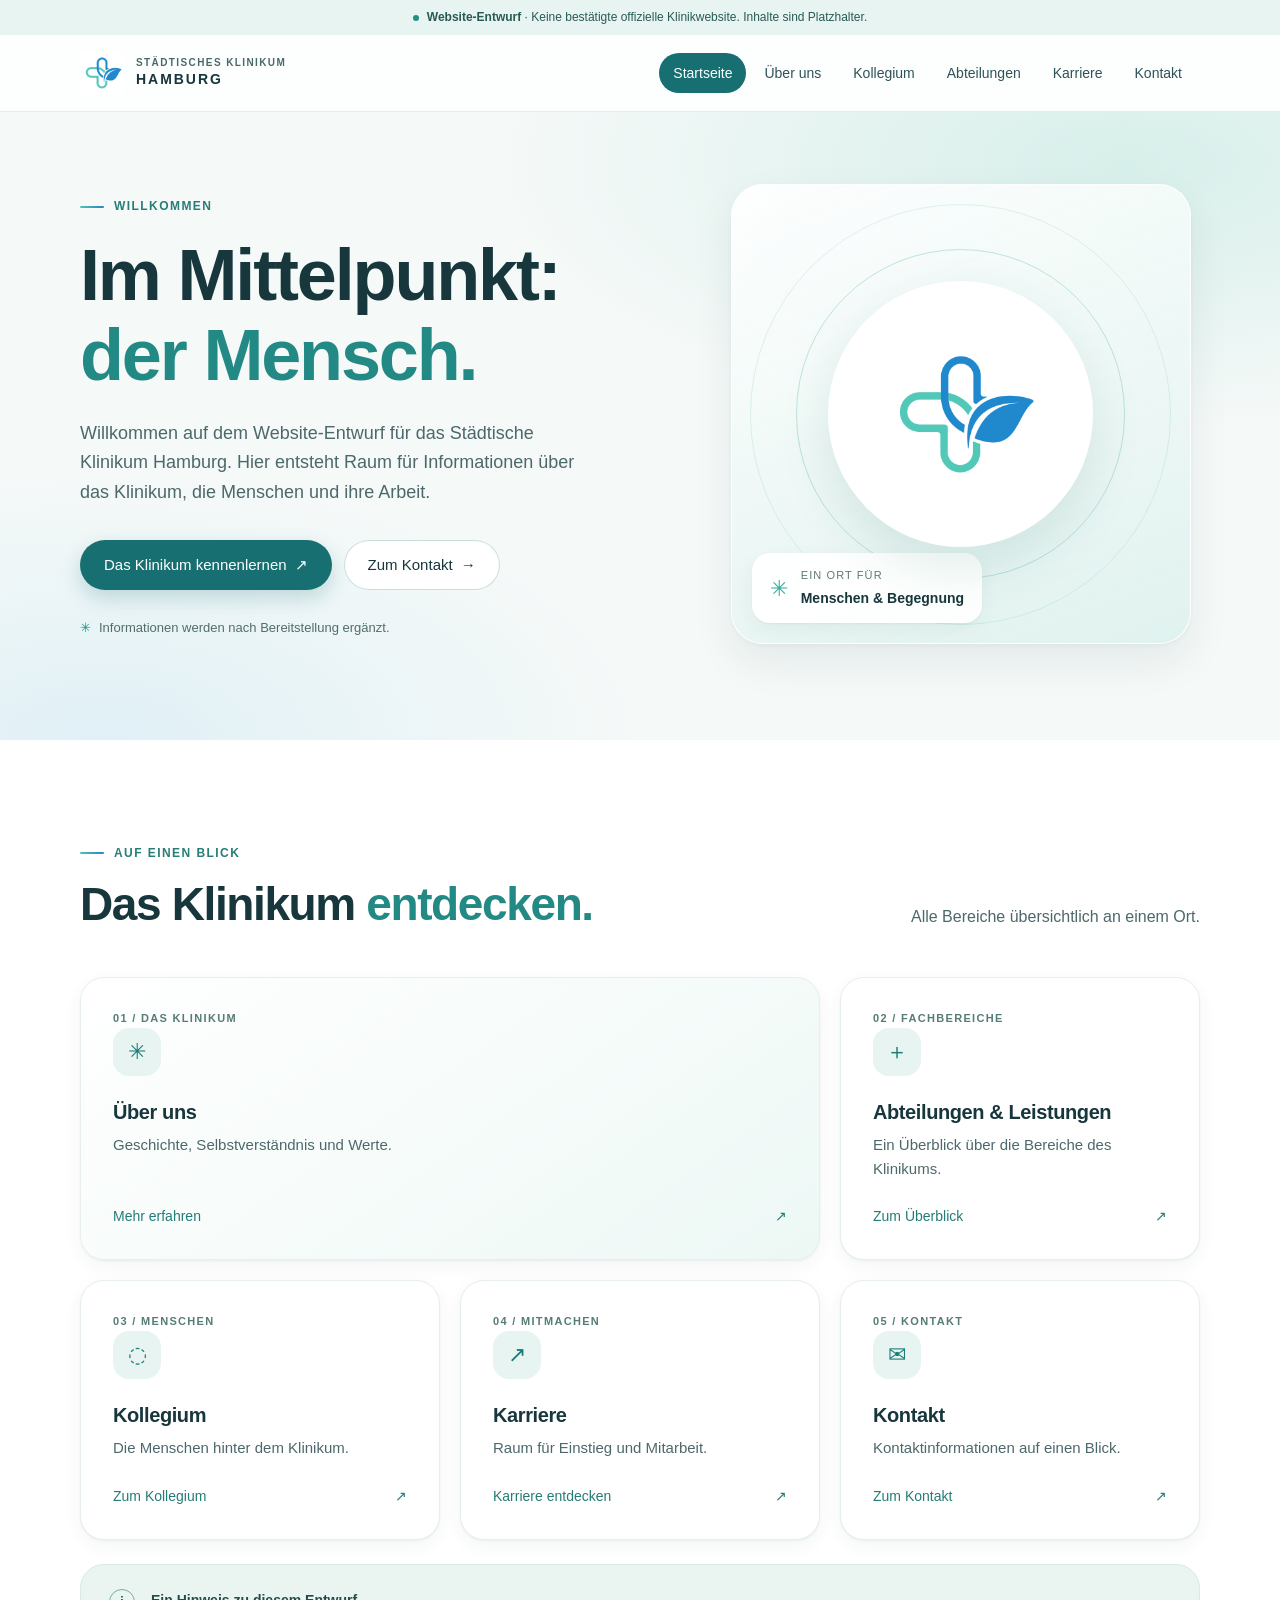
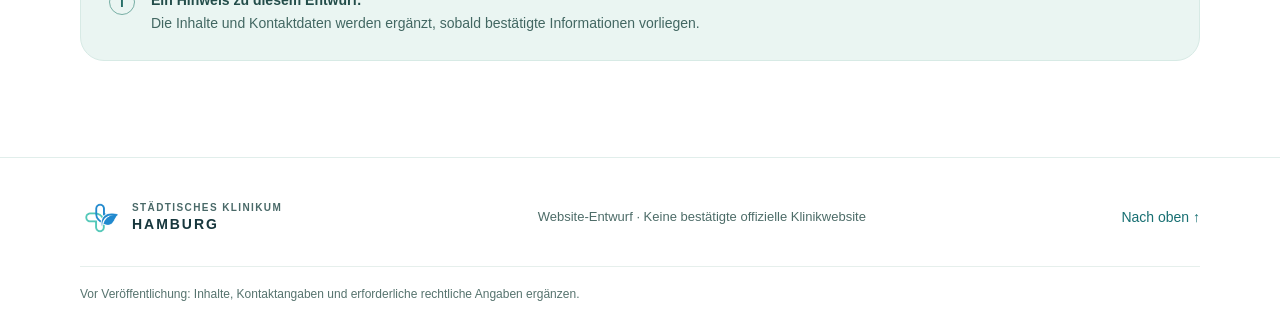
==== commit c6abc1c4: "Add files via upload" ====
--- a/index.html
+++ b/index.html
@@ -1,5 +1,2 @@
 <!doctype html>
-<html lang="de" id="seitenanfang"><head><meta charset="utf-8"><meta name="viewport" content="width=device-width, initial-scale=1"><meta name="description" content="Website-Entwurf für das Städtische Klinikum Hamburg. Inhalte und Kontaktdaten sind Platzhalter und müssen ergänzt werden."><meta name="theme-color" content="#f3f8f7"><title>Startseite | Städtisches Klinikum Hamburg</title><link rel="icon" href="assets/logo.png" type="image/png"><link rel="stylesheet" href="style.css"></head><body><a class="skip-link" href="#inhalt">Zum Inhalt springen</a>
-<div class="notice"><span class="notice-dot" aria-hidden="true"></span><strong>Website-Entwurf</strong><span> · Keine bestätigte offizielle Klinikwebsite. Inhalte sind Platzhalter.</span></div>
-<header class="site-header"><div class="container header-inner"><a class="brand" href="index.html" aria-label="Städtisches Klinikum Hamburg – zur Startseite"><img src="assets/logo.png" alt="" width="56" height="56"><span>STÄDTISCHES KLINIKUM<strong>HAMBURG</strong></span></a><nav class="nav" aria-label="Hauptnavigation"><a href="index.html" aria-current="page">Startseite</a><a href="ueber-uns.html">Über uns</a><a href="kollegium.html">Kollegium</a><a href="abteilungen.html">Abteilungen</a><a href="karriere.html">Karriere</a><a href="kontakt.html">Kontakt</a></nav></div></header><main id="inhalt"><section class="home-hero"><div class="container hero-layout"><div class="hero-copy"><div class="eyebrow"><span></span> WILLKOMMEN</div><h1>Im Mittelpunkt:<br><em>der Mensch.</em></h1><p>Willkommen auf dem Website-Entwurf für das Städtische Klinikum Hamburg. Hier entsteht Raum für Informationen über das Klinikum, die Menschen und ihre Arbeit.</p><div class="actions"><a class="button primary" href="ueber-uns.html">Das Klinikum kennenlernen <span aria-hidden="true">↗</span></a><a class="button secondary" href="kontakt.html">Zum Kontakt <span aria-hidden="true">→</span></a></div><div class="hero-note"><span aria-hidden="true">✳</span> Informationen werden nach Bereitstellung ergänzt.</div></div><div class="hero-visual" aria-hidden="true"><div class="orbit one"></div><div class="orbit two"></div><div class="logo-disc"><img src="assets/logo.png" alt="" width="260" height="260"></div><div class="floating-label"><span>✳</span><div>EIN ORT FÜR<strong>Menschen &amp; Begegnung</strong></div></div></div></div></section>
-<section class="home-overview"><div class="container"><div class="section-heading"><div><div class="eyebrow"><span></span> AUF EINEN BLICK</div><h2>Das Klinikum <em>entdecken.</em></h2></div><p>Alle Bereiche übersichtlich an einem Ort.</p></div><div class="overview-grid"><a class="overview-card wide" href="ueber-uns.html"><span class="card-label">01 / DAS KLINIKUM</span><span class="icon">✳</span><h3>Über uns</h3><p>Geschichte, Selbstverständnis und Werte.</p><span class="card-link">Mehr erfahren <span>↗</span></span></a><a class="overview-card" href="abteilungen.html"><span class="card-label">02 / FACHBEREICHE</span><span class="icon">＋</span><h3>Abteilungen &amp; Leistungen</h3><p>Ein Überblick über die Bereiche des Klinikums.</p><span class="card-link">Zum Überblick <span>↗</span></span></a><a class="overview-card" href="kollegium.html"><span class="card-label">03 / MENSCHEN</span><span class="icon">◌</span><h3>Kollegium</h3><p>Die Menschen hinter dem Klinikum.</p><span class="card-link">Zum Kollegium <span>↗</span></span></a><a class="overview-card" href="karriere.html"><span class="card-label">04 / MITMACHEN</span><span class="icon">↗</span><h3>Karriere</h3><p>Raum für Einstieg und Mitarbeit.</p><span class="card-link">Karriere entdecken <span>↗</span></span></a><a class="overview-card" href="kontakt.html"><span class="card-label">05 / KONTAKT</span><span class="icon">✉</span><h3>Kontakt</h3><p>Kontaktinformationen auf einen Blick.</p><span class="card-link">Zum Kontakt <span>↗</span></span></a></div><div class="info-strip"><span class="info-symbol" aria-hidden="true">i</span><p><strong>Ein Hinweis zu diesem Entwurf.</strong><br>Die Inhalte und Kontaktdaten werden ergänzt, sobald bestätigte Informationen vorliegen.</p></div></div></section></main><footer><div class="container footer-inner"><a class="brand" href="index.html"><img src="assets/logo.png" alt="" width="50" height="50"><span>STÄDTISCHES KLINIKUM<strong>HAMBURG</strong></span></a><p>Website-Entwurf · Keine bestätigte offizielle Klinikwebsite</p><a class="footer-link" href="#seitenanfang">Nach oben ↑</a></div><div class="container footer-bottom">Vor Veröffentlichung: Inhalte, Kontaktangaben und erforderliche rechtliche Angaben ergänzen.</div></footer></body></html>+<html lang="de" id="seitenanfang"><head><meta charset="utf-8"><meta name="viewport" content="width=device-width, initial-scale=1"><meta name="description" content="Website-Entwurf für das Städtische Klinikum Hamburg. Inhalte und Kontaktdaten sind Platzhalter und müssen ergänzt werden."><meta name="theme-color" content="#f5f9f8"><title>Startseite | Städtisches Klinikum Hamburg</title><link rel="icon" href="assets/logo.png" type="image/png"><link rel="stylesheet" href="style.css"></head><body><a class="skip-link" href="#inhalt">Zum Inhalt springen</a><div class="notice"><span class="notice-dot" aria-hidden="true"></span><strong>Website-Entwurf</strong><span> · Keine bestätigte offizielle Klinikwebsite. Inhalte sind Platzhalter.</span></div><header class="site-header"><div class="container header-inner"><a class="brand" href="index.html" aria-label="Städtisches Klinikum Hamburg – zur Startseite"><img src="assets/logo.png" alt="" width="44" height="44"><span>STÄDTISCHES KLINIKUM<strong>HAMBURG</strong></span></a><nav class="nav" aria-label="Hauptnavigation"><a href="index.html" aria-current="page">Startseite</a><a href="ueber-uns.html">Über uns</a><a href="kollegium.html">Kollegium</a><a href="abteilungen.html">Abteilungen</a><a href="karriere.html">Karriere</a><a href="kontakt.html">Kontakt</a></nav></div></header><main id="inhalt"><section class="home-hero"><div class="container hero-layout"><div class="hero-copy"><div class="eyebrow">WILLKOMMEN</div><h1>Im Mittelpunkt:<br><em>der Mensch.</em></h1><p class="hero-lead">Willkommen auf dem Website-Entwurf für das Städtische Klinikum Hamburg. Hier entsteht Raum für Informationen über das Klinikum, die Menschen und ihre Arbeit.</p><div class="actions"><a class="button primary" href="ueber-uns.html">Das Klinikum kennenlernen <span aria-hidden="true">↗</span></a><a class="button secondary" href="kontakt.html">Zum Kontakt <span aria-hidden="true">→</span></a></div><div class="hero-note"><span aria-hidden="true">✳</span> Informationen werden nach Bereitstellung ergänzt.</div></div><div class="hero-visual" aria-hidden="true"><div class="orbit one"></div><div class="orbit two"></div><div class="logo-disc"><img src="assets/logo.png" alt="" width="260" height="260"></div><div class="floating-label"><span>✳</span><div>EIN ORT FÜR<strong>Menschen &amp; Begegnung</strong></div></div></div></div></section><section class="section alt"><div class="container"><div class="section-head"><div><div class="eyebrow">AUF EINEN BLICK</div><h2>Das Klinikum <em>entdecken.</em></h2></div><p class="side-text">Alle Bereiche übersichtlich an einem Ort.</p></div><div class="overview-grid"><a class="overview-card wide" href="ueber-uns.html"><span class="card-label">01 / DAS KLINIKUM</span><span class="icon" aria-hidden="true">✳</span><h3>Über uns</h3><p>Geschichte, Selbstverständnis und Werte.</p><span class="card-link">Mehr erfahren <span>↗</span></span></a><a class="overview-card" href="abteilungen.html"><span class="card-label">02 / FACHBEREICHE</span><span class="icon" aria-hidden="true">＋</span><h3>Abteilungen &amp; Leistungen</h3><p>Ein Überblick über die Bereiche des Klinikums.</p><span class="card-link">Zum Überblick <span>↗</span></span></a><a class="overview-card" href="kollegium.html"><span class="card-label">03 / MENSCHEN</span><span class="icon" aria-hidden="true">◌</span><h3>Kollegium</h3><p>Die Menschen hinter dem Klinikum.</p><span class="card-link">Zum Kollegium <span>↗</span></span></a><a class="overview-card" href="karriere.html"><span class="card-label">04 / MITMACHEN</span><span class="icon" aria-hidden="true">↗</span><h3>Karriere</h3><p>Raum für Einstieg und Mitarbeit.</p><span class="card-link">Karriere entdecken <span>↗</span></span></a><a class="overview-card" href="kontakt.html"><span class="card-label">05 / KONTAKT</span><span class="icon" aria-hidden="true">✉</span><h3>Kontakt</h3><p>Kontaktinformationen auf einen Blick.</p><span class="card-link">Zum Kontakt <span>↗</span></span></a></div><div class="info-strip"><span class="info-symbol" aria-hidden="true">i</span><p><strong>Ein Hinweis zu diesem Entwurf.</strong><br>Die Inhalte und Kontaktdaten werden ergänzt, sobald bestätigte Informationen vorliegen.</p></div></div></section></main><footer><div class="container footer-inner"><a class="brand" href="index.html"><img src="assets/logo.png" alt="" width="40" height="40"><span>STÄDTISCHES KLINIKUM<strong>HAMBURG</strong></span></a><p>Website-Entwurf · Keine bestätigte offizielle Klinikwebsite</p><a class="footer-link" href="#seitenanfang">Nach oben ↑</a></div><div class="container footer-bottom">Vor Veröffentlichung: Inhalte, Kontaktangaben und erforderliche rechtliche Angaben ergänzen.</div></footer></body></html>
--- a/style.css
+++ b/style.css
@@ -1 +1,195 @@
-:root{--ink:#17373d;--muted:#4c686b;--teal:#176f72;--mint:#50c2b2;--blue:#2585c6;--line:#dbeae7;--bg:#f5f9f8;--shadow:0 16px 45px rgba(32,82,76,.06)}*{box-sizing:border-box}html{scroll-behavior:smooth}body{margin:0;color:var(--ink);background:var(--bg);font-family:-apple-system,BlinkMacSystemFont,"Segoe UI",Arial,sans-serif;-webkit-font-smoothing:antialiased}a{color:inherit}a:focus-visible{outline:3px solid #b46b00;outline-offset:4px}.container{width:min(1200px,calc(100% - 64px));margin:auto}.skip-link{position:absolute;top:-100px;left:12px;z-index:20;background:#fff;padding:12px}.skip-link:focus{top:12px}.notice{padding:9px 16px;text-align:center;background:#e2f2ef;color:#285a55;font-size:12px;line-height:1.5}.notice-dot{display:inline-block;width:7px;height:7px;background:#238f80;border-radius:50%;margin-right:8px}.site-header{background:rgba(255,255,255,.92);border-bottom:1px solid #e1eeeb}.header-inner{min-height:92px;display:flex;justify-content:space-between;align-items:center;gap:30px}.brand{text-decoration:none;display:inline-flex;align-items:center;gap:11px;flex-shrink:0}.brand img{object-fit:contain}.brand>span{font-size:10px;letter-spacing:.12em;font-weight:700;line-height:1.5;color:#496968}.brand strong{display:block;font-size:15px;letter-spacing:.12em;color:#17373d}.nav{display:flex;align-items:center;gap:5px}.nav a{font-size:13px;font-weight:650;text-decoration:none;padding:11px 12px;border-radius:30px;white-space:nowrap}.nav a:hover,.nav a[aria-current=page]{background:#e7f4f1;color:#165e5c}.nav a:last-child{border:1px solid #cee4df;margin-left:8px}.home-hero{background:radial-gradient(ellipse at 90% 14%,#d9f1ed 0,transparent 38%),radial-gradient(ellipse at 65% 100%,#e3f2f7 0,transparent 43%),#f6faf9;overflow:hidden}.hero-layout{min-height:585px;display:grid;grid-template-columns:1.05fr .95fr;align-items:center;gap:55px}.hero-copy{padding:80px 0}.eyebrow{font-size:11px;letter-spacing:.15em;font-weight:750;color:#287d77;display:flex;align-items:center;gap:10px}.eyebrow>span{display:block;width:26px;height:2px;background:#38aa9f}h1,h2,h3,p{margin-top:0}h1,h2{letter-spacing:-.055em;font-weight:650}h1{font-size:clamp(48px,5.5vw,74px);line-height:1.07;margin:23px 0}h1 em,h2 em{color:#238984;font-style:normal}.hero-copy>p{font-size:16px;line-height:1.8;color:var(--muted);max-width:505px;margin-bottom:30px}.actions{display:flex;flex-wrap:wrap;gap:10px}.button{min-height:51px;padding:0 20px;display:inline-flex;align-items:center;justify-content:center;gap:24px;border-radius:14px;text-decoration:none;font-size:13px;font-weight:700;transition:transform .2s,background .2s}.button:hover{transform:translateY(-2px)}.primary{color:white;background:#176f72}.primary:hover{background:#125b5e}.secondary{border:1px solid #c9ded9;background:#fff}.hero-note{margin-top:45px;font-size:12px;color:#506e6b}.hero-note span{color:#278f86;font-size:18px;margin-right:7px}.hero-visual{height:430px;position:relative;display:grid;place-items:center;overflow:hidden;border-radius:42px;background:linear-gradient(145deg,#e6f5f2,#d5ede9 53%,#dbeff5);border:1px solid #d0eae4;box-shadow:0 22px 60px #287e7012}.hero-visual:before{content:"";position:absolute;inset:0;background:radial-gradient(circle at 20% 20%,#fff9,transparent 45%)}.orbit{position:absolute;border:1px solid #afdcd4;border-radius:50%;width:310px;height:310px}.orbit.two{width:440px;height:440px;opacity:.7}.logo-disc{z-index:1;display:grid;place-items:center;width:240px;height:240px;background:white;border-radius:50%;box-shadow:0 20px 45px #317c7020}.logo-disc img{width:185px;height:185px}.floating-label{position:absolute;bottom:27px;left:24px;background:#fffffff0;border:1px solid white;border-radius:17px;box-shadow:var(--shadow);display:flex;align-items:center;gap:12px;padding:13px 17px;font-size:9px;letter-spacing:.1em;color:#5e7975}.floating-label>span{font-size:29px;color:#38ac9f}.floating-label strong{display:block;font-size:12px;letter-spacing:0;color:var(--ink);margin-top:4px}.home-overview,.content-section{padding:95px 0 110px}.section-heading,.subheading{display:flex;justify-content:space-between;align-items:end;gap:20px;margin-bottom:32px}.section-heading h2,.subheading h2,.statement h2{font-size:clamp(33px,3.8vw,48px);line-height:1.15;margin:16px 0 0}.section-heading>p{font-size:14px;color:var(--muted);margin:0 0 5px}.overview-grid{display:grid;grid-template-columns:repeat(3,1fr);gap:16px}.overview-card,.service-card,.person-card,.contact-card,.content-card,.side-card{background:#fff;border:1px solid #e0ebe8;border-radius:24px;box-shadow:var(--shadow)}.overview-card{min-height:230px;padding:25px;display:flex;flex-direction:column;text-decoration:none;transition:transform .2s,box-shadow .2s,border-color .2s}.overview-card:hover{transform:translateY(-3px);border-color:#abd9d0;box-shadow:0 20px 45px #296f6815}.overview-card.wide{background:linear-gradient(145deg,#fff,#edf8f5)}.card-label{font-size:10px;letter-spacing:.12em;font-weight:750;color:#557c77}.icon{display:grid;place-items:center;width:43px;height:43px;border-radius:15px;color:#1b7c76;background:#e7f5f1;font-size:23px;margin:24px 0 17px}.overview-card h3,.service-card h3,.person-card h3,.contact-card h3{font-size:18px;letter-spacing:-.02em;margin:0 0 8px}.overview-card p,.service-card p,.contact-card p{font-size:14px;line-height:1.65;color:var(--muted);margin-bottom:20px}.card-link{margin-top:auto;padding-top:14px;border-top:1px solid #eaf1ef;font-size:12px;font-weight:700;color:#237c76;display:flex;justify-content:space-between}.info-strip{margin-top:24px;padding:20px 23px;display:flex;gap:15px;align-items:flex-start;background:#eaf5f2;border:1px solid #d7eae5;border-radius:19px}.info-symbol{display:grid;place-items:center;flex-shrink:0;width:26px;height:26px;border:1px solid #77aea4;color:#286f68;border-radius:50%;font-weight:700;font-size:14px}.info-strip p{margin:0;color:#426762;font-size:13px;line-height:1.65}.info-strip strong{color:#234d4a}.page-hero{padding:37px 0 65px;background:radial-gradient(ellipse at 85% 40%,#d8efeb,transparent 47%),linear-gradient(120deg,#f5faf9,#eaf5f6);border-bottom:1px solid #e1eeeb}.breadcrumb{text-decoration:none;color:#517773;font-size:12px;font-weight:650}.breadcrumb span{margin:0 8px;color:#8eaaa5}.page-heading{padding-top:58px;display:flex;justify-content:space-between;align-items:end;gap:40px}.page-heading h1{font-size:clamp(42px,5.3vw,67px);margin:20px 0 0}.page-heading>p{color:var(--muted);font-size:15px;line-height:1.75;max-width:360px;margin:0 0 5px}.split{display:grid;grid-template-columns:1.7fr 1fr;gap:20px}.content-card{padding:44px}.statement h2{margin-bottom:28px}.statement p{max-width:650px;color:var(--muted);font-size:15px;line-height:1.8}.statement p.large-copy{font-size:19px;line-height:1.6;color:var(--ink)}.statement .actions{margin-top:28px}.tag{display:inline-block;background:#eaf5f2;color:#286e68;padding:9px 12px;border-radius:30px;font-weight:700;font-size:11px}.side-card{padding:36px;background:linear-gradient(155deg,#ecf8f5,#e1f1f2)}.side-mark{display:grid;place-items:center;width:55px;height:55px;border-radius:18px;background:white;color:#2aa093;font-size:29px;margin-bottom:42px}.side-card h3{font-size:22px;margin:12px 0 20px}.side-card a{display:flex;justify-content:space-between;padding:15px 0;border-top:1px solid #cfe5df;font-size:13px;font-weight:650;text-decoration:none}.side-card a span{color:#238984}.side-card p:not(.card-label){color:var(--muted);font-size:14px;line-height:1.7}.service-grid,.team-grid,.contact-grid{display:grid;grid-template-columns:repeat(3,1fr);gap:18px}.service-card,.contact-card{padding:27px;min-height:255px;display:flex;flex-direction:column}.card-foot{margin-top:auto;padding-top:17px;border-top:1px solid #eaf1ef;font-size:10px;letter-spacing:.1em;color:#407a72;font-weight:750;display:flex;justify-content:space-between}.person-card{overflow:hidden}.photo-placeholder{height:245px;background:linear-gradient(145deg,#e6f4f0,#dceeea);display:flex;flex-direction:column;align-items:center;justify-content:center;gap:12px;color:#5a8c82;font-size:10px;font-weight:700;letter-spacing:.12em}.photo-placeholder.alt{background:linear-gradient(145deg,#e9f3f6,#deeff1);color:#638c96}.photo-placeholder svg{width:82px;height:82px}.person-info{padding:24px}.person-info h3{margin:15px 0 7px}.person-info p{font-size:13px;color:var(--muted);margin:0}.contact-card{min-height:220px}.contact-card p{overflow-wrap:anywhere}.contact-card .icon{margin:25px 0 18px}footer{background:#eaf4f1;border-top:1px solid #dcebe7}.footer-inner{display:flex;align-items:center;justify-content:space-between;gap:25px;padding:38px 0}.footer-inner p{font-size:12px;color:#4d6c68}.footer-link{font-size:12px;font-weight:700;text-decoration:none}.footer-bottom{font-size:11px;color:#56736e;padding:16px 0 25px;border-top:1px solid #d1e5df;line-height:1.5}@media(max-width:950px){.header-inner{padding:16px 0;flex-direction:column;align-items:flex-start;gap:12px}.nav{width:100%;flex-wrap:wrap;gap:2px}.nav a{padding:10px}.nav a:last-child{margin-left:0}.hero-layout{gap:25px}.hero-visual{height:370px}.overview-grid{grid-template-columns:repeat(2,1fr)}.team-grid,.service-grid,.contact-grid{gap:12px}}@media(max-width:680px){.container{width:calc(100% - 36px)}.notice{font-size:11px}.brand img{width:48px;height:48px}.brand strong{font-size:14px}.nav a{font-size:12px;padding:10px 9px}.hero-layout{display:flex;flex-direction:column;align-items:stretch;gap:0}.hero-copy{padding:58px 0 35px}.hero-copy>p{font-size:15px}.hero-note{margin-top:28px}.hero-visual{height:285px;margin-bottom:32px;border-radius:28px}.logo-disc{width:185px;height:185px}.logo-disc img{width:145px;height:145px}.orbit{width:250px;height:250px}.orbit.two{width:360px;height:360px}.floating-label{left:15px;bottom:15px}.home-overview,.content-section{padding:65px 0 75px}.section-heading,.subheading{align-items:flex-start;flex-direction:column}.overview-grid,.team-grid,.service-grid,.contact-grid,.split{grid-template-columns:1fr}.overview-card{min-height:210px}.page-hero{padding:28px 0 48px}.page-heading{padding-top:42px;align-items:flex-start;flex-direction:column;gap:18px}.page-heading h1{font-size:42px}.content-card,.side-card{padding:27px}.photo-placeholder{height:220px}.footer-inner{align-items:flex-start;flex-direction:column}.footer-inner p{margin:0}.actions .button{width:100%;justify-content:space-between}}@media(prefers-reduced-motion:reduce){html{scroll-behavior:auto}.button,.overview-card{transition:none}.button:hover,.overview-card:hover{transform:none}}
+:root{
+  --ink:#17373d;
+  --muted:#4c686b;
+  --teal:#176f72;
+  --teal-dark:#125b5e;
+  --teal-soft:#e7f4f1;
+  --mint:#50c2b2;
+  --blue:#2585c6;
+  --line:#dbeae7;
+  --bg:#f5f9f8;
+  --surface:#ffffff;
+  --accent:#b46b00;
+  --shadow-sm:0 1px 2px rgba(23,55,61,.05),0 6px 18px rgba(23,55,61,.05);
+  --shadow-md:0 2px 4px rgba(23,55,61,.04),0 18px 40px rgba(23,55,61,.08);
+  --r-xl:32px;
+  --r-lg:24px;
+  --ease:cubic-bezier(.25,.1,.25,1);
+  --font:-apple-system,BlinkMacSystemFont,"SF Pro Display","SF Pro Text","Segoe UI",Roboto,"Helvetica Neue",Arial,sans-serif;
+}
+
+*{box-sizing:border-box}
+html{scroll-behavior:smooth;-webkit-text-size-adjust:100%}
+body{margin:0;font-family:var(--font);color:var(--ink);background:var(--bg);line-height:1.6;-webkit-font-smoothing:antialiased;text-rendering:optimizeLegibility}
+img{max-width:100%;display:block}
+a{color:inherit}
+a:focus-visible,button:focus-visible{outline:3px solid var(--accent);outline-offset:4px;border-radius:8px}
+h1,h2,h3{font-weight:600;letter-spacing:-.03em;line-height:1.1;margin:0}
+h1{font-size:clamp(40px,6vw,72px)}
+h2{font-size:clamp(30px,4vw,46px)}
+h3{font-size:20px;letter-spacing:-.02em;line-height:1.25}
+p{margin:0}
+h1 em,h2 em{font-style:normal;color:#238984}
+
+.container{width:min(1120px,calc(100% - 48px));margin-inline:auto}
+
+.skip-link{position:absolute;top:-100px;left:12px;z-index:50;background:#fff;padding:12px 16px;border-radius:12px;box-shadow:var(--shadow-md)}
+.skip-link:focus{top:12px}
+
+.notice{padding:8px 16px;text-align:center;background:var(--teal-soft);color:#285a55;font-size:12px}
+.notice-dot{display:inline-block;width:6px;height:6px;border-radius:50%;background:#238f80;margin-right:8px;vertical-align:middle}
+
+/* Kopfbereich */
+.site-header{position:sticky;top:0;z-index:30;background:rgba(255,255,255,.8);backdrop-filter:saturate(180%) blur(18px);-webkit-backdrop-filter:saturate(180%) blur(18px);border-bottom:1px solid rgba(219,234,231,.8)}
+.header-inner{min-height:76px;display:flex;align-items:center;justify-content:space-between;gap:24px}
+.brand{display:inline-flex;align-items:center;gap:12px;text-decoration:none;flex-shrink:0}
+.brand img{width:44px;height:44px;object-fit:contain}
+.brand>span{font-size:10px;font-weight:700;letter-spacing:.14em;line-height:1.4;color:#496968}
+.brand strong{display:block;font-size:14px;letter-spacing:.14em;color:var(--ink)}
+.nav{display:flex;gap:4px;overflow-x:auto;scrollbar-width:none;-webkit-overflow-scrolling:touch;padding:4px}
+.nav::-webkit-scrollbar{display:none}
+.nav a{font-size:14px;font-weight:500;text-decoration:none;padding:9px 14px;border-radius:999px;white-space:nowrap;color:#2e5256;transition:background .25s,color .25s}
+.nav a:hover{background:var(--teal-soft);color:#165e5c}
+.nav a[aria-current=page]{background:var(--teal);color:#fff}
+
+/* Buttons */
+.actions{display:flex;flex-wrap:wrap;gap:12px;margin-top:32px}
+.button{display:inline-flex;align-items:center;justify-content:center;gap:8px;min-height:50px;padding:0 24px;border-radius:999px;font-size:15px;font-weight:500;text-decoration:none;transition:background .25s,transform .25s,box-shadow .25s}
+.button:hover{transform:translateY(-1px)}
+.button.primary{background:var(--teal);color:#fff;box-shadow:0 8px 20px rgba(23,111,114,.22)}
+.button.primary:hover{background:var(--teal-dark)}
+.button.secondary{background:#fff;color:var(--ink);box-shadow:inset 0 0 0 1px #c9ded9}
+.button.secondary:hover{background:#f2f9f7}
+
+.eyebrow{display:inline-flex;align-items:center;gap:10px;font-size:12px;font-weight:600;letter-spacing:.12em;color:#287d77}
+.eyebrow::before{content:"";width:24px;height:2px;border-radius:2px;background:linear-gradient(90deg,var(--mint),var(--blue))}
+
+/* Startseite */
+.home-hero{position:relative;overflow:hidden;padding:72px 0 96px;background:radial-gradient(ellipse 70% 60% at 88% 8%,#d7efea 0,transparent 70%),radial-gradient(ellipse 60% 60% at 8% 100%,#e0f0f6 0,transparent 70%),var(--bg)}
+.hero-layout{display:grid;grid-template-columns:1.1fr .9fr;gap:56px;align-items:center}
+.hero-copy h1{margin:20px 0 24px}
+.hero-lead{font-size:18px;line-height:1.65;color:var(--muted);max-width:520px}
+.hero-note{margin-top:28px;font-size:13px;color:#506e6b;display:flex;gap:8px;align-items:center}
+.hero-note span{color:#278f86}
+
+.hero-visual{position:relative;width:100%;max-width:460px;aspect-ratio:1/1;justify-self:center;display:grid;place-items:center;overflow:hidden;border-radius:var(--r-xl);background:linear-gradient(160deg,rgba(255,255,255,.92),rgba(218,240,236,.78));border:1px solid rgba(255,255,255,.9);box-shadow:var(--shadow-md)}
+.orbit{position:absolute;border:1px solid rgba(124,196,186,.45);border-radius:50%}
+.orbit.one{width:72%;aspect-ratio:1}
+.orbit.two{width:92%;aspect-ratio:1;opacity:.5}
+.logo-disc{z-index:1;width:58%;aspect-ratio:1;border-radius:50%;background:#fff;display:grid;place-items:center;box-shadow:0 20px 50px rgba(49,124,112,.14)}
+.logo-disc img{width:62%;height:auto}
+.floating-label{position:absolute;left:20px;bottom:20px;display:flex;align-items:center;gap:12px;padding:14px 18px;border-radius:18px;background:rgba(255,255,255,.92);backdrop-filter:blur(10px);-webkit-backdrop-filter:blur(10px);box-shadow:var(--shadow-sm);font-size:11px;letter-spacing:.1em;color:#5e7975}
+.floating-label>span{font-size:22px;color:#38ac9f}
+.floating-label strong{display:block;margin-top:2px;font-size:14px;letter-spacing:0;font-weight:600;color:var(--ink)}
+
+/* Abschnitte */
+.section{padding:96px 0}
+.section.alt{background:#fff}
+.section-head{display:flex;justify-content:space-between;align-items:flex-end;flex-wrap:wrap;gap:24px;margin-bottom:48px}
+.section-head h2{margin-top:16px}
+.section-head .side-text{max-width:360px;color:var(--muted);font-size:16px}
+
+/* Karten */
+.card-label{font-size:11px;font-weight:600;letter-spacing:.12em;color:#557c77}
+.icon{width:48px;height:48px;margin:0 0 24px;border-radius:16px;display:grid;place-items:center;background:var(--teal-soft);color:#1b7c76;font-size:22px}
+.tag{display:inline-flex;align-items:center;padding:8px 14px;border-radius:999px;background:#eaf5f2;color:#286e68;font-size:12px;font-weight:600}
+
+.overview-grid{display:grid;grid-template-columns:repeat(3,1fr);gap:20px}
+.overview-card,.service-card,.contact-card,.content-card,.side-card,.person-card{border-radius:var(--r-lg);border:1px solid #e6efec;background:#fff;box-shadow:var(--shadow-sm)}
+.overview-card{display:flex;flex-direction:column;min-height:260px;padding:32px;text-decoration:none;transition:transform .35s var(--ease),box-shadow .35s var(--ease)}
+.overview-card:hover{transform:translateY(-3px);box-shadow:var(--shadow-md)}
+.overview-card.wide{grid-column:span 2;background:linear-gradient(145deg,#fff 0%,#edf8f5 100%)}
+.overview-card p{margin-top:8px;color:var(--muted);font-size:15px}
+.card-link{margin-top:auto;padding-top:24px;display:flex;justify-content:space-between;align-items:center;font-size:14px;font-weight:500;color:#237c76}
+
+.info-strip{margin-top:24px;padding:24px 28px;border-radius:var(--r-lg);background:#eaf5f2;border:1px solid #d7eae5;display:flex;gap:16px;align-items:flex-start}
+.info-symbol{display:grid;place-items:center;flex-shrink:0;width:26px;height:26px;border-radius:50%;border:1px solid #77aea4;color:#286f68;font-size:14px;font-weight:700}
+.info-strip p{font-size:14px;color:#426762;line-height:1.65}
+.info-strip strong{color:#234d4a}
+
+/* Unterseiten */
+.page-hero{padding:40px 0 88px;border-bottom:1px solid #e1eeeb;background:radial-gradient(ellipse 60% 90% at 92% 0%,#d8efeb 0,transparent 70%),var(--bg)}
+.breadcrumb{display:inline-flex;align-items:center;gap:8px;padding:6px 14px;border-radius:999px;background:rgba(255,255,255,.75);font-size:13px;font-weight:500;color:#517773;text-decoration:none}
+.breadcrumb span{color:#8eaaa5}
+.page-heading{margin-top:48px;display:grid;grid-template-columns:1.4fr 1fr;gap:40px;align-items:end}
+.page-heading h1{margin-top:20px;font-size:clamp(40px,5.5vw,64px)}
+.page-heading>p{max-width:420px;font-size:17px;line-height:1.7;color:var(--muted)}
+
+.split{display:grid;grid-template-columns:1.7fr 1fr;gap:20px}
+.content-card{padding:48px}
+.statement h2{margin:20px 0 24px}
+.statement p{max-width:620px;margin-bottom:16px;font-size:16px;line-height:1.75;color:var(--muted)}
+.statement p.large-copy{font-size:20px;line-height:1.6;color:var(--ink)}
+.statement .tag{margin-top:20px}
+.statement .actions{margin-top:28px}
+
+.side-card{padding:36px;background:linear-gradient(155deg,#ecf8f5,#e1f1f2)}
+.side-mark{width:52px;height:52px;margin-bottom:36px;border-radius:18px;background:#fff;display:grid;place-items:center;color:#2aa093;font-size:24px}
+.side-card .card-label{margin-bottom:8px}
+.side-card h3{margin-bottom:16px;font-size:22px}
+.side-card p{font-size:15px;line-height:1.7;color:var(--muted)}
+.side-card a{display:flex;justify-content:space-between;align-items:center;padding:16px 0;border-top:1px solid #cfe5df;font-size:15px;font-weight:500;text-decoration:none}
+.side-card a span{color:#238984}
+
+.service-grid,.team-grid,.contact-grid{display:grid;grid-template-columns:repeat(3,1fr);gap:20px}
+.service-card,.contact-card{display:flex;flex-direction:column;min-height:260px;padding:32px;transition:transform .35s var(--ease),box-shadow .35s var(--ease)}
+.service-card:hover,.contact-card:hover{transform:translateY(-3px);box-shadow:var(--shadow-md)}
+.service-card h3,.contact-card h3{margin:12px 0 10px}
+.service-card p,.contact-card p{font-size:15px;line-height:1.65;color:var(--muted);overflow-wrap:anywhere}
+.card-foot{margin-top:auto;padding-top:24px;display:flex;justify-content:space-between;font-size:12px;font-weight:600;letter-spacing:.08em;color:#407a72}
+
+.person-card{overflow:hidden;transition:transform .35s var(--ease),box-shadow .35s var(--ease)}
+.person-card:hover{transform:translateY(-3px);box-shadow:var(--shadow-md)}
+.photo-placeholder{aspect-ratio:4/3;display:flex;flex-direction:column;align-items:center;justify-content:center;gap:12px;background:linear-gradient(145deg,#e6f4f0,#dceeea);color:#3d6d65;font-size:11px;font-weight:600;letter-spacing:.12em}
+.photo-placeholder.alt{background:linear-gradient(145deg,#e9f3f6,#deeff1);color:#3f6e78}
+.photo-placeholder svg{width:72px;height:72px}
+.person-info{padding:24px 26px 28px}
+.person-info h3{margin:12px 0 6px}
+.person-info p{font-size:14px;color:var(--muted)}
+
+/* Fußbereich */
+footer{background:#fff;border-top:1px solid #e1eeeb}
+.footer-inner{display:flex;flex-wrap:wrap;align-items:center;justify-content:space-between;gap:24px;padding:40px 0 28px}
+.footer-inner .brand img{width:40px;height:40px}
+.footer-inner p{font-size:13px;color:#4d6c68}
+.footer-link{font-size:14px;font-weight:500;text-decoration:none;color:var(--teal)}
+.footer-bottom{padding:18px 0 28px;border-top:1px solid #e6efec;font-size:12px;line-height:1.6;color:#56736e}
+
+/* Tablet */
+@media (max-width:1023px){
+  .hero-layout{grid-template-columns:1fr;gap:48px}
+  .hero-visual{max-width:420px}
+  .overview-grid{grid-template-columns:repeat(2,1fr)}
+  .service-grid,.team-grid,.contact-grid{grid-template-columns:repeat(2,1fr)}
+  .page-heading{grid-template-columns:1fr;gap:24px}
+  .split{grid-template-columns:1fr}
+}
+
+/* Smartphone */
+@media (max-width:640px){
+  .container{width:calc(100% - 40px)}
+  .header-inner{flex-direction:column;align-items:flex-start;gap:10px;padding:14px 0}
+  .nav{width:calc(100% + 16px);margin:0 -8px;padding:4px 8px}
+  .nav a{font-size:13px;padding:8px 12px}
+  .home-hero{padding:48px 0 64px}
+  .hero-lead{font-size:16px}
+  .hero-visual{height:300px;aspect-ratio:auto;max-width:none}
+  .floating-label{left:14px;bottom:14px}
+  .section{padding:72px 0}
+  .section-head{margin-bottom:32px}
+  .overview-grid,.service-grid,.team-grid,.contact-grid{grid-template-columns:1fr}
+  .overview-card.wide{grid-column:auto}
+  .overview-card,.service-card,.contact-card{min-height:0}
+  .page-hero{padding:24px 0 56px}
+  .page-heading{margin-top:32px}
+  .content-card,.side-card{padding:28px}
+  .actions .button{width:100%}
+  .footer-inner{flex-direction:column;align-items:flex-start}
+}
+
+/* Reduzierte Bewegung */
+@media (prefers-reduced-motion:reduce){
+  html{scroll-behavior:auto}
+  *,*::before,*::after{transition:none!important;animation:none!important}
+  .button:hover,.overview-card:hover,.service-card:hover,.contact-card:hover,.person-card:hover{transform:none}
+}
